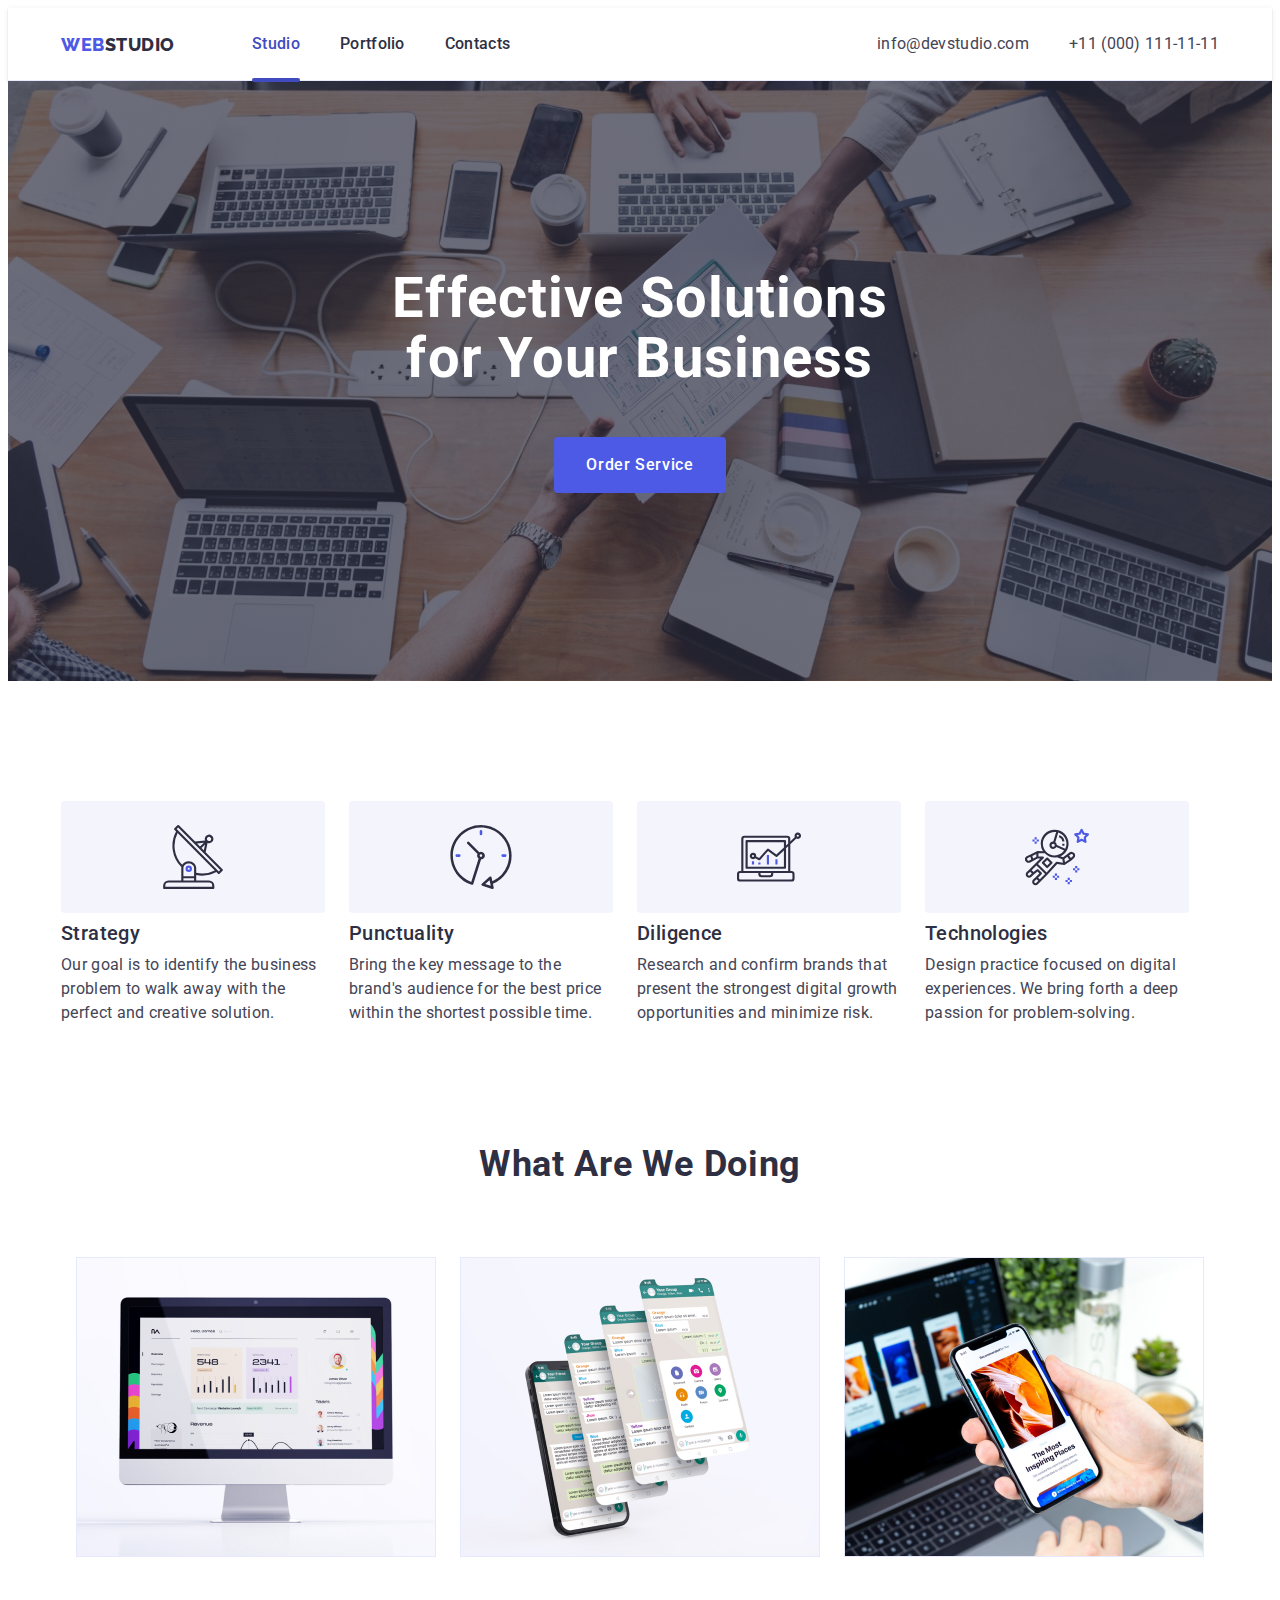
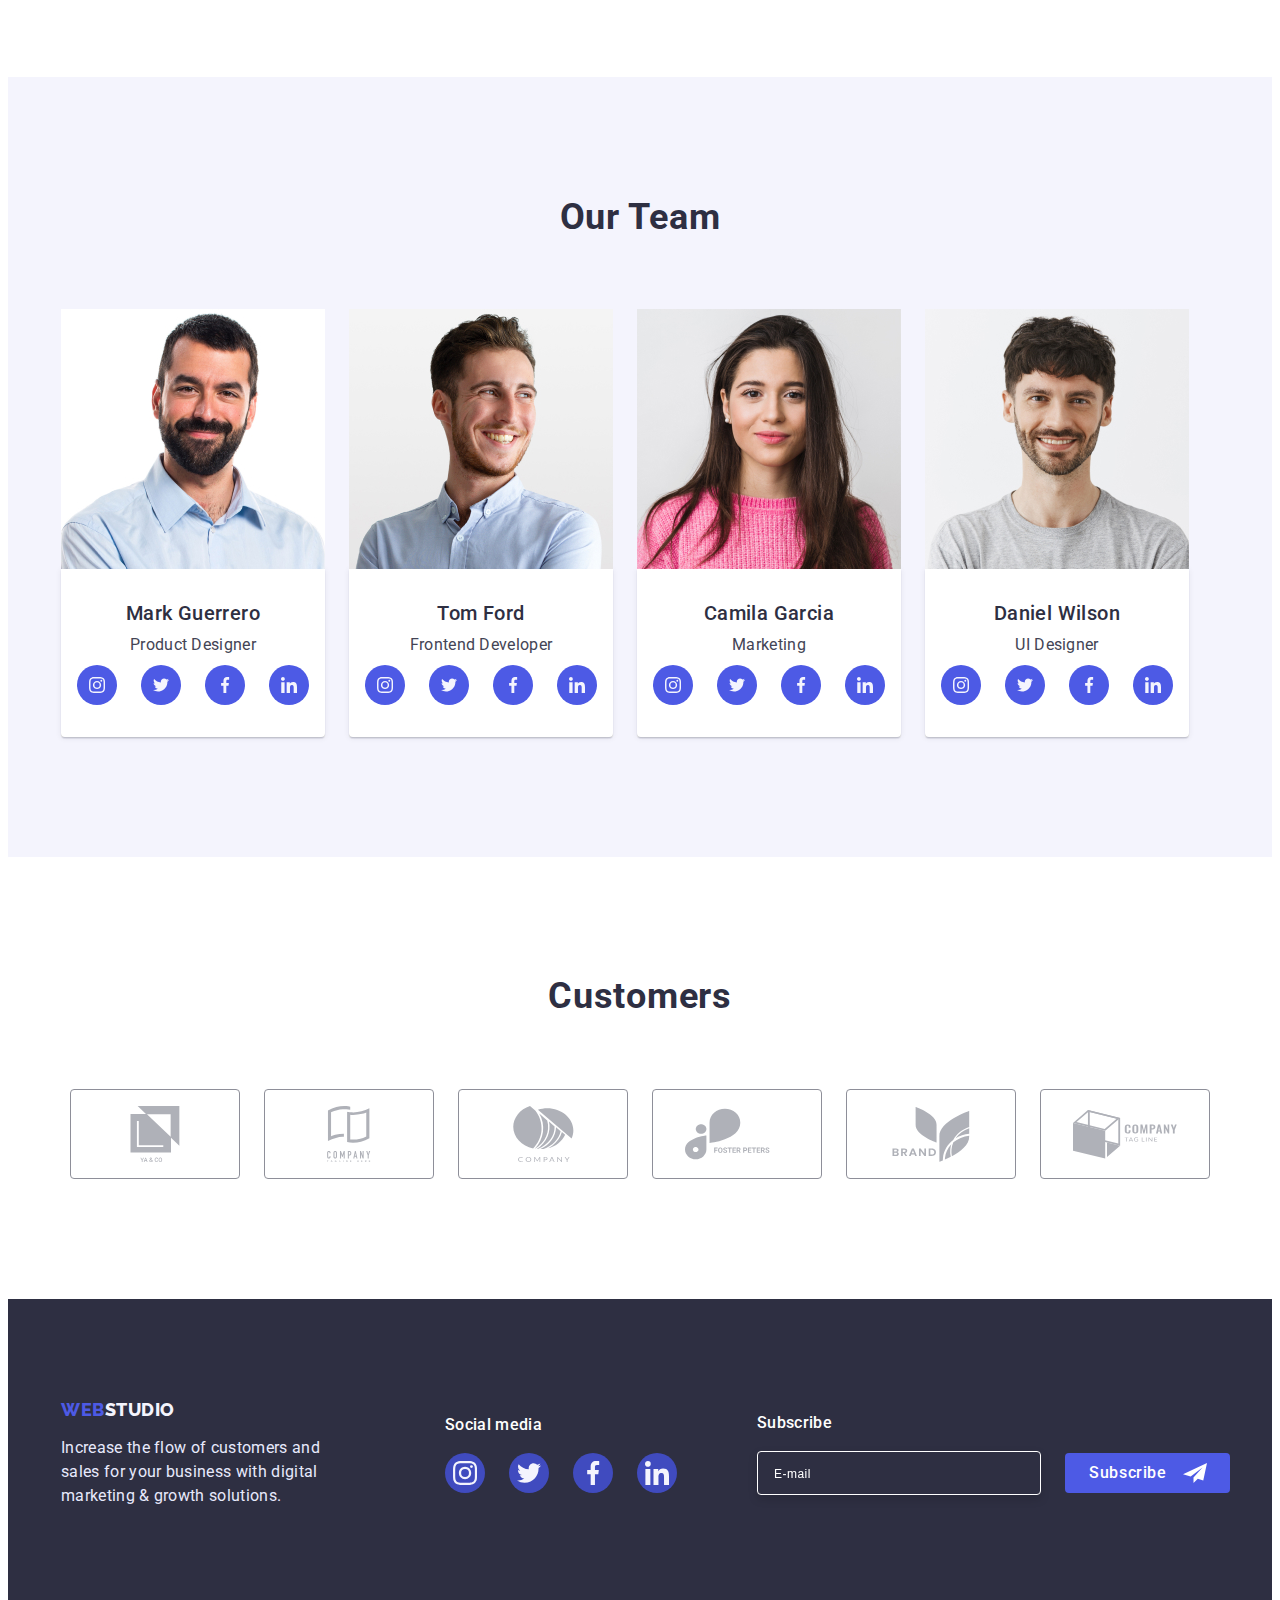
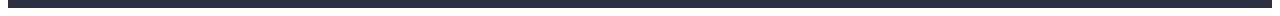
==== index.html @ c874d306 "Initial commit" ====
<!DOCTYPE html>
<html lang="en">

<head>
    <meta charset="UTF-8">
    <meta http-equiv="X-UA-Compatible" content="IE=edge">
    <meta name="viewport" content="width=device-width, initial-scale=1.0">
    <title>WebStudio</title>

    <link rel="stylesheet" href="https://cdnjs.cloudflare.com/ajax/libs/modern-normalize/1.1.0/modern-normalize.min.css"
        integrity="sha512-wpPYUAdjBVSE4KJnH1VR1HeZfpl1ub8YT/NKx4PuQ5NmX2tKuGu6U/JRp5y+Y8XG2tV+wKQpNHVUX03MfMFn9Q=="
        crossorigin="anonymous" referrerpolicy="no-referrer" />
    <link rel="preconnect" href="https://fonts.googleapis.com">
    <link rel="preconnect" href="https://fonts.gstatic.com" crossorigin>
    <link href="https://fonts.googleapis.com/css2?family=Raleway:wght@800&family=Roboto:wght@400;500;700&display=swap"
        rel="stylesheet">
    <link href="https://unpkg.com/aos@2.3.1/dist/aos.css" rel="stylesheet">
    <link rel="stylesheet" href="./css/styles.css">
</head>

<body>
    <!-- Шапка сайту. -->
    <header class="header">
        <div class="container header-container">
            <nav class="header-navigation"><!-- / слеш як силка, повернутись назад в <a href="/"> -->
                <a href="./index.html" class="logo-left link">
                    Web<span class="logo-right link">Studio</span>
                </a>
                <!--  Список елементів в якх є посилань -->
                <!-- header and links -->
                <ul class="header-list  list">
                    <li class="header-item">
                        <a class="nav-link link current" href="./index.html">Studio</a>
                    </li>
                    <li class="header-item">
                        <a class="nav-link link" href="./portfolio.html">Portfolio</a>
                    </li>
                    <li class="header-item">
                        <a class="nav-link link" href="">Contacts</a>
                    </li>
                </ul>
            </nav>

            <!-- Список контактів  -->

            <address class="header-adderess">
                <ul class="adrdress-list list">
                    <li class="header-item">
                        <a class="address-link mail link" href="mailto:info@devstudio.com">info@devstudio.com</a>
                    </li>
                    <li class="header-item">
                        <a class="address-link phone link" href="tel:+110001111111"> +11 (000) 111-11-11</a>
                    </li>
                </ul>
            </address>
        </div>
    </header>
    <!-- hero image -  головний абзац сторінки  -->
    <main>
        <section class="hero-list">
            <div class="container">
                <div class="hero-wrap">
                    <h1 class="hero-title">Effective Solutions for Your Business</h1>
                    <button type="button" class="button-hero" data-modal-open>Order Service</button>
                </div>
            </div>
        </section>


        <!------------------------------------------------------ section ABOUT  ------------------------------------------>
        <section class="about">
            <div class="container">
                <h2 hidden class="section-title">Description</h2>
                <ul class="about-list list">
                    <li class="text-list">
                        <div class="about-icon-design">
                            <svg class="about-icon" width="64px" height="64px">
                                <use href="./images/svg-photo/icons.svg#icon-antenna"></use>
                            </svg>
                        </div>
                        <h3 class="about-headline-item">Strategy</h3>
                        <p class="about-text-item">
                            Our goal is to identify the business
                            problem to walk away with the perfect and creative solution.
                        </p>

                    </li>
                    <li class="text-list">
                        <div class="about-icon-design">
                            <svg class="about-icon" width="64px" height="64px">
                                <use href="./images/svg-photo/icons.svg#icon-clock"></use>
                            </svg>
                        </div>
                        <h3 class="about-headline-item">Punctuality</h3>
                        <p class="about-text-item">
                            Bring the key message to the brand's audience for the best price
                            within
                            the
                            shortest possible
                            time.
                        </p>
                    </li>
                    <li class="text-list">
                        <div class="about-icon-design">
                            <svg class="about-icon" width="64px" height="64px">
                                <use href="./images/svg-photo/icons.svg#icon-diagram"></use>
                            </svg>
                        </div>
                        <h3 class="about-headline-item">Diligence</h3>
                        <p class="about-text-item">
                            Research and confirm brands that present the strongest digital growth
                            opportunities and minimize
                            risk.
                        </p>
                    </li>
                    <li class="text-list">
                        <div class="about-icon-design">
                            <svg class="about-icon" width="64px" height="64px">
                                <use href="./images/svg-photo/icons.svg#icon-astronaut"></use>
                            </svg>
                        </div>
                        <h3 class="about-headline-item">Technologies</h3>
                        <p class="about-text-item">
                            Design practice focused on digital experiences. We bring forth a deep
                            passion
                            for
                            problem-solving.
                        </p>
                    </li>
                </ul>
            </div>
        </section>
        <!---------------------------------------------------- section DOING -------------------------------------------->
        <section class="doing">
            <div class="container">
                <h2 class="doing-title">What are we doing</h2>
                <ul class="doing-list list">
                    <li class="doing-item">
                        <img src="./images/image1.jpg" alt="The first picture" width="360">
                    </li>
                    <li class="doing-item">
                        <img src="./images/image2.jpg" alt="The second picture" width="360">
                    </li>
                    <li class="doing-item">
                        <img src="./images/image3.jpg" alt="The third picture" width="360">
                    </li>
                </ul>
            </div>
        </section>

        <!------------------------------------------------------ section TEAM ------------------------------------------->
        <section class="team">
            <div class="container">
                <h2 class="team-title">Our Team</h2>
                <ul class="team-list list">
                    <li class="team-img">
                        <img src="./images/employee1.jpg" alt="Mark Guerrero" width="264">
                        <div class="team-wrap-item">
                            <h3 class="team-headline-item">Mark Guerrero</h3>
                            <p class="team-text-item">Product Designer</p>
                            <ul class="team-soc-list list">
                                <li class="team-soc-item">
                                    <a href="" class="team-soc-link link">
                                        <svg class="team-soc-icon" width="16px" height="16px">
                                            <use href="./images/svg-photo/icons.svg#icon-instagram"></use>
                                        </svg>
                                    </a>
                                </li>
                                <li class="team-soc-item">
                                    <a href="" class="team-soc-link link">
                                        <svg class="team-soc-icon" width="16px" height="16px">
                                            <use href="./images/svg-photo/icons.svg#icon-twitter"></use>
                                        </svg>
                                    </a>
                                </li>
                                <li class="team-soc-item">
                                    <a href="" class="team-soc-link link">
                                        <svg class="team-soc-icon" width="16px" height="16px">
                                            <use href="./images/svg-photo/icons.svg#icon-facebook"></use>
                                        </svg>
                                    </a>
                                </li>
                                <li class="team-soc-item">
                                    <a href="" class="team-soc-link link">
                                        <svg class="team-soc-icon" width="16px" height="16px">
                                            <use href="./images/svg-photo/icons.svg#icon-linkedin"></use>
                                        </svg>
                                    </a>
                                </li>
                            </ul>
                        </div>
                    </li>
                    <li class="team-img">
                        <img src="./images/employee2.jpg" alt="Anna Lee" width="264">
                        <div class="team-wrap-item">
                            <h3 class="team-headline-item">Tom Ford</h3>
                            <p class="team-text-item">Frontend Developer</p>
                            <ul class="team-soc-list list">
                                <li class="team-soc-item">
                                    <a href="" class="team-soc-link link">
                                        <svg class="team-soc-icon" width="16px" height="16px">
                                            <use href="./images/svg-photo/icons.svg#icon-instagram"></use>
                                        </svg>
                                    </a>
                                </li>
                                <li class="team-soc-item">
                                    <a href="" class="team-soc-link link">
                                        <svg class="team-soc-icon" width="16px" height="16px">
                                            <use href="./images/svg-photo/icons.svg#icon-twitter"></use>
                                        </svg>
                                    </a>
                                </li>
                                <li class="team-soc-item">
                                    <a href="" class="team-soc-link link">
                                        <svg class="team-soc-icon" width="16px" height="16px">
                                            <use href="./images/svg-photo/icons.svg#icon-facebook"></use>
                                        </svg>
                                    </a>
                                </li>
                                <li class="team-soc-item">
                                    <a href="" class="team-soc-link link">
                                        <svg class="team-soc-icon" width="16px" height="16px">
                                            <use href="./images/svg-photo/icons.svg#icon-linkedin"></use>
                                        </svg>
                                    </a>
                                </li>
                            </ul>
                        </div>
                    </li>
                    <li class="team-img">
                        <img src="./images/employee3.jpg" alt="John Smith" width="264">
                        <div class="team-wrap-item">
                            <h3 class="team-headline-item">Camila Garcia</h3>
                            <p class="team-text-item">Marketing</p>
                            <ul class="team-soc-list list">
                                <li class="team-soc-item">
                                    <a href="" class="team-soc-link link">
                                        <svg class="team-soc-icon" width="16px" height="16px">
                                            <use href="./images/svg-photo/icons.svg#icon-instagram"></use>
                                        </svg>
                                    </a>
                                </li>
                                <li class="team-soc-item">
                                    <a href="" class="team-soc-link link">
                                        <svg class="team-soc-icon" width="16px" height="16px">
                                            <use href="./images/svg-photo/icons.svg#icon-twitter"></use>
                                        </svg>
                                    </a>
                                </li>
                                <li class="team-soc-item">
                                    <a href="" class="team-soc-link link">
                                        <svg class="team-soc-icon" width="16px" height="16px">
                                            <use href="./images/svg-photo/icons.svg#icon-facebook"></use>
                                        </svg>
                                    </a>
                                </li>
                                <li class="team-soc-item">
                                    <a href="" class="team-soc-link link">
                                        <svg class="team-soc-icon" width="16px" height="16px">
                                            <use href="./images/svg-photo/icons.svg#icon-linkedin"></use>
                                        </svg>
                                    </a>
                                </li>
                            </ul>
                        </div>
                    </li>
                    <li class="team-img">
                        <img src="./images/employee4.jpg" alt="Sarah Johnson" width="264">
                        <div class="team-wrap-item">
                            <h3 class="team-headline-item">Daniel Wilson</h3>
                            <p class="team-text-item">UI Designer</p>
                            <ul class="team-soc-list list">
                                <li class="team-soc-item">
                                    <a href="" class="team-soc-link link">
                                        <svg class="team-soc-icon" width="16px" height="16px">
                                            <use href="./images/svg-photo/icons.svg#icon-instagram"></use>
                                        </svg>
                                    </a>
                                </li>
                                <li class="team-soc-item">
                                    <a href="" class="team-soc-link link">
                                        <svg class="team-soc-icon" width="16px" height="16px">
                                            <use href="./images/svg-photo/icons.svg#icon-twitter"></use>
                                        </svg>
                                    </a>
                                </li>
                                <li class="team-soc-item">
                                    <a href="" class="team-soc-link link">
                                        <svg class="team-soc-icon" width="16px" height="16px">
                                            <use href="./images/svg-photo/icons.svg#icon-facebook"></use>
                                        </svg>
                                    </a>
                                </li>
                                <li class="team-soc-item">
                                    <a href="" class="team-soc-link link">
                                        <svg class="team-soc-icon" width="16px" height="16px">
                                            <use href="./images/svg-photo/icons.svg#icon-linkedin"></use>
                                        </svg>
                                    </a>
                                </li>
                            </ul>
                        </div>
                    </li>
                </ul>
            </div>
        </section>
        <!----------------------------------------------------- Customers ------------------------------------------->
        <section class="customers">
            <div class="container">
                <h2 class="customers-title">Customers</h2>
                <ul class="customers-list list">
                    <li class="customers-item">
                        <div class="customers-hov-foc">
                            <a href="" class="customers-link link">
                                <svg class="customers-icon" width="104px" height="56px">
                                    <use href="./images/svg-photo/icons.svg#icon-yaco"></use>
                                </svg>
                            </a>
                        </div>
                    </li>
                    <li class="customers-item">
                        <a href="" class="customers-link link">
                            <svg class="customers-icon" width="104px" height="56px">
                                <use href="./images/svg-photo/icons.svg#icon-taglinehere"></use>
                            </svg>
                        </a>
                    </li>
                    <li class="customers-item">
                        <a href="" class="customers-link link">
                            <svg class="customers-icon" width="104px" height="56px">
                                <use href="./images/svg-photo/icons.svg#icon-company"></use>
                            </svg>
                        </a>
                    </li>
                    <li class="customers-item">
                        <a href="" class="customers-link link">
                            <svg class="customers-icon" width="104px" height="56px">
                                <use href="./images/svg-photo/icons.svg#icon-foster"></use>
                            </svg>
                        </a>
                    </li>
                    <li class="customers-item">
                        <a href="" class="customers-link link">
                            <svg class="customers-icon" width="104px" height="56px">
                                <use href="./images/svg-photo/icons.svg#icon-brand"></use>
                            </svg>
                        </a </li>
                    <li class="customers-item">
                        <a href="" class="customers-link link">
                            <svg class="customers-icon" width="104px" height="56px">
                                <use href="./images/svg-photo/icons.svg#icon-tagline"></use>
                            </svg>
                        </a>
                    </li>
                </ul>
                <div>
        </section>
    </main>
    <!----------------------------------------------------------- Footer ------------------------------------------->
    <footer class="footer-copyrigth">
        <div class="container footer-container">
            <div class="footer-logo">
                <a href="./index.html" class="logo-left link">
                    Web<span class="logo-right-footer link">Studio</span>
                </a>
                <p class="footer-text">Increase the flow of customers and sales for your business with digital
                    marketing
                    &
                    growth solutions.
                </p>
            </div>
            <div class="footer-soc">
                <p class="footer-title">Social media</p>
                <ul class="footer-soc-list list">
                    <li class="footer-soc-item">
                        <a href="" class="footer-soc-link link">
                            <svg class="footer-soc-icon" width="24px" height="24px">
                                <use href="./images/svg-photo/icons.svg#icon-instagram"></use>
                            </svg>
                        </a>
                    </li>
                    <li class="footer-soc-item">
                        <a href="" class="footer-soc-link link">
                            <svg class="footer-soc-icon" width="24px" height="24px">
                                <use href="./images/svg-photo/icons.svg#icon-twitter"></use>
                            </svg>
                        </a>
                    </li>
                    <li class="footer-soc-item">
                        <a href="" class="footer-soc-link link">
                            <svg class="footer-soc-icon" width="24px" height="24px">
                                <use href="./images/svg-photo/icons.svg#icon-facebook"></use>
                            </svg>
                        </a>
                    </li>
                    <li class="footer-soc-item">
                        <a href="" class="footer-soc-link link">
                            <svg class="footer-soc-icon" width="24px" height="24px">
                                <use href="./images/svg-photo/icons.svg#icon-linkedin"></use>
                            </svg>
                        </a>
                    </li>
                </ul>
            </div>
            <div class="Subscribe">
                <p class="footer-title-subscribe">Subscribe</p>
                <form class="footer-form">
                    <div class="footer-field">
                        <label for="footer-email"></label>
                        <div class="footer-wrap">
                            <input type="email" aria-label="email" name="footer-email" id="footer-email"
                                class="footer-input" placeholder="E-mail" required />
                        </div>
                    </div>
                    <div class="wrap-btn">
                        <button type="submit" class="footer-form-btn">
                            <span class="footer-plane">Subscribe
                                <svg class="plane" width="24" height="24">
                                    <use href="./images/svg-photo/icons.svg#icon-telegram"></use>
                                </svg>
                            </span>
                        </button>
                    </div>
                </form>
            </div>
        </div>
    </footer>

    <!---------------------------------------------------------------------------MODAL ------------------------------------------------------------------------>

    <div class="backdrop is-hidden" data-modal>
        <div class="modal">
            <button type="button" data-modal-close class="modal-close-btn">
                <svg width="8" height="8">
                    <use href="./images/svg-photo/icons.svg#icon-close-black-modal"></use>
                </svg>
            </button>
            <p class="modal-title">Leave your contacts and we will call you back</p>
            <form class="modal-form">
                <div class="modal-field">
                    <label for="user-name" class="input-text">Name</label>
                    <div class="input-wrap">
                        <input type="text" name="user-name" id="user-name" class="modal-input" placeholder="Enter name"
                            required />
                        <svg class="modal-icon" width="18" height="18">
                            <use href="./images/svg-photo/icons.svg#icon-person"></use>
                        </svg>
                    </div>
                </div>
                <div class="modal-field">
                    <label for="user-phone" class="input-text">Phone</label>
                    <div class="input-wrap">
                        <input type="tel" name="user-phone" id="user-phone" class="modal-input"
                            placeholder="Enter phone" required />
                        <svg class="modal-icon" width="18" height="24">
                            <use href="./images/svg-photo/icons.svg#icon-phone"></use>
                        </svg>
                    </div>
                </div>
                <div class="modal-field">
                    <label for="user-email" class="input-text">Email</label>
                    <div class="input-wrap">
                        <input type="email" name="user-email" id="user-email" class="modal-input"
                            placeholder="Enter email" required />
                        <svg class="modal-icon" width="18" height="24">
                            <use href="./images/svg-photo/icons.svg#icon-email"></use>
                        </svg>
                    </div>
                </div>
                <div class="modal-field">
                    <label for="user-text" class="input-text">Comment</label>
                    <textarea name="user-text" id="user-text" class="modal-textarea"
                        placeholder="Text input"></textarea>
                </div>
                <div class="modal-check">
                    <input type="checkbox" name="privacy" id="privacy" class="input-check hidden" value="true"
                        required />
                    <label for="privacy" class="check-text">
                        <span>
                            <svg class="check-icon" width="10" height="8">
                                <use href="./images/svg-photo/icons.svg#icon-Vector"></use>
                            </svg>
                        </span>
                        I accept the terms and conditions of the
                        <a class="check-link" href="">Privacy Policy</a></label>
                </div>
                <button type="submit" class="modal-form-btn">Send</button>
            </form>
        </div>
    </div>
    <script src="./js/modal.js "></script>

    <script src="https://unpkg.com/aos@2.3.1/dist/aos.js"></script>
    <script>
        AOS.init();
    </script>
</body>

</html>
---- css/styles.css ----
:root {
    --white-color: #FFFFFF;
    --color-navigation: #2E2F42;
    --logo-left: #4D5AE5;
    --logo-right: #2E2F42;
    --primary-text-color: #434455;
    --main-title-color: #ffffff;
    --background-color: #ffffff;
    --focus-hover: #404bbf;
    --btn-list-color: #ffffff;
    --btn-list-background: #404bbf;
    --background-title-color: #2e2f42;
    --icon-background-about: #F4F4FD;
    --footer-soc-color: #525252;
    --transition: 250ms cubic-bezier(0.4, 0, 0.2, 1);
}

p,
h1,
h2,
h3,
h4,
h5,
h6 {
    margin: 0;
}

ul {
    margin: 0;
    padding-left: 0;
}

button {
    cursor: pointer;
}

address {
    font-style: normal;
}

img {
    display: block;
}

body {
    font-family: "Roboto", sans-serif;
    color: var(--primary-text-color);
    background-color: var(--background-color);
}



/* ------------------------------------------------------------скидання---------------------------------------- */

.container {
    width: 1158px;
    padding-left: 15px;
    padding-right: 15px;
    margin: 0 auto;
}

.link {
    text-decoration: none;
}

.list {
    list-style: none;
}

/*------------------------------------------------------------- header----------------------------------------- */
.header {
    border-bottom: 1px solid #e7e9fc;
    border-top: transparent;
    padding: 24px 0px;
    box-shadow: 0px 2px 1px rgba(46, 47, 66, 0.08),
        0px 1px 1px rgba(46, 47, 66, 0.16), 0px 1px 6px rgba(46, 47, 66, 0.08);
}

/*-------------------------------------------------------- logo------------------------------------------------ */
.logo-left {
    font-family: "Raleway", sans-serif;
    font-style: normal;
    font-weight: 800;
    font-size: 18px;
    line-height: 1.17;
    letter-spacing: 0.03em;
    text-transform: uppercase;
    color: var(--logo-left);
    box-sizing: content-box;
    width: 115px;
    margin-right: 76px;
}

.logo-right {
    color: var(--logo-right);
    margin-right: 75px;
}

/* navigation */

.header-navigation {
    display: flex;
    align-items: center;
    margin-right: auto;
}

.header-list {
    display: flex;
    gap: 40px;
}

.header-container {
    display: flex;
}

.nav-link {
    font-weight: 500;
    font-size: 16px;
    line-height: 1.5;
    letter-spacing: 0.02em;
    color: var(--color-navigation);
    text-decoration: none;
    transition: color var(--transition)
}

.nav-link:is(:hover, :focus) {
    color: var(--focus-hover);
}

.current {
    position: relative;
    color: var(--focus-hover);
}

.current::after {
    content: "";
    display: block;
    position: absolute;
    width: 100%;
    height: 4px;
    left: 0;
    top: 44px;
    background-color: var(--focus-hover);
    border-radius: 2px;
}

/*--------------------------------------------- address header --------------------------------------------------*/

.header-adderess {}

.address-link {
    font-family: 'Roboto';
    font-style: normal;
    font-weight: 400;
    font-size: 16px;
    line-height: 24px;
    letter-spacing: 0.02em;
    color: var(--color-addres-link);
    text-decoration: none;
    transition: color var(--transition);
}

.address-link:is(:hover, :focus) {
    color: var(--focus-hover);
}

.adrdress-list {
    display: flex;
    align-items: center;
}

.mail {
    margin-right: 40px;
}

.phone {
    width: 150px;
}


/**------------------------------------------------ HERO-SECTION -------------------------------------------------*/


.hero-list {
    display: flex;
    background-color: var(--background-title-color);
    align-items: center;
    background-color: #7e8291;
    background-image: linear-gradient(rgba(46, 47, 66, 0.7), rgba(46, 47, 66, 0.7)), url(../images/hero-bg-min.jpg);
    background-repeat: no-repeat;
    background-position: center;
    background-size: cover;
    padding: 188px 0;
    max-width: 1440px;
    margin: 0 auto;
}

.hero-title {
    font-weight: 700;
    font-size: 56px;
    line-height: 1.07;
    text-align: center;
    letter-spacing: 0.02em;
    color: var(--main-title-color);
    width: 496px;
    margin: 0 auto;
}

.button-hero {
    font-family: "Roboto", sans-serif;
    font-style: normal;
    font-weight: 500;
    font-size: 16px;
    line-height: 1.5;
    letter-spacing: 0.04em;
    color: var(--main-title-color);
    background-color: #4d5ae5;
    cursor: pointer;
    border-radius: 4px;
    border: none;
    margin: 0 auto;
    display: flex;
    padding: 16px 32px;
    margin-top: 48px;
    transition: background-color var(--transition)
}

.button-hero:is(:focus, :hover) {
    background-color: var(--focus-hover);

}


/** ---------------------------------------------------ABOUT SECTION-------------------------------------------- */

.about {
    padding-top: 120px;
    padding-bottom: 120px;
}



.about-icon-design {
    width: 264px;
    height: 112px;
    background-color: var(--icon-background-about);
    border-radius: 4px;
    display: flex;
    align-items: center;
    justify-content: center;
    margin-bottom: 8px;
}

.section-title {
    font-weight: 500;
    font-size: 20px;
    line-height: 1.2;
    letter-spacing: 0.02em;
    color: #2e2f42;
}

.about-list {
    display: flex;
    align-items: center;
    gap: 24px;
}

.text-list {
    width: 264px;
}

.about-headline-item {
    font-weight: 500;
    font-size: 20px;
    line-height: 1.2;
    letter-spacing: 0.02em;
    margin-bottom: 8px;
    color: var(--background-title-color);
}

.about-text-item {
    font-weight: 400;
    font-size: 16px;
    line-height: 1.5;
    letter-spacing: 0.02em;
    color: var(--primary-text-color);
}

/** -------------------------------------------------------DO SECTION------------------------------------------ */
.doing {
    padding-bottom: 120px;
}

.doing-title {
    font-weight: 700;
    font-size: 36px;
    line-height: 1.11;
    text-align: center;
    letter-spacing: 0.02em;
    text-transform: capitalize;
    color: var(--background-title-color);
    margin-bottom: 72px;
}

.doing-list {
    display: flex;
    flex-wrap: wrap;
    gap: 24px;
    align-items: center;
    justify-content: center;
}

.doing-item {}

/*------------------------------------------------------------ TEAM SECTION ------------------------------------------------------------------*/
.team {
    padding-bottom: 120px;
    padding-top: 120px;
    background-color: #F4F4FD;
}

.team-title {
    margin-bottom: 72px;
    font-weight: 700;
    font-size: 36px;
    line-height: 40px;
    text-align: center;
    letter-spacing: 0.02em;
    text-transform: capitalize;
    color: var(--background-title-color);
}

.team-list {
    display: flex;
    align-items: center;
    gap: 24px;
}

.team-img {
    background-color: #FFFFFF;
}

.team-headline-item {
    font-weight: 500;
    font-size: 20px;
    line-height: 24px;
    text-align: center;
    letter-spacing: 0.02em;
    margin-bottom: 8px;
    color: var(--background-title-color);
}

.team-text-item {
    font-weight: 400;
    font-size: 16px;
    line-height: 24px;
    text-align: center;
    letter-spacing: 0.02em;
    color: var(--primary-text-color);
    margin-bottom: 8px;
}

.team-wrap-item {
    padding-top: 32px;
    padding-left: 16px;
    padding-bottom: 32px;
    padding-right: 16px;
    box-shadow: 0px 1px 6px rgba(46, 47, 66, 0.08),
        0px 1px 1px rgba(46, 47, 66, 0.16), 0px 2px 1px rgba(46, 47, 66, 0.08);
    border-radius: 0px 0px 4px 4px;
}

.team-soc-list {
    display: flex;
    justify-content: center;
    gap: 24px;
}

.team-soc-item {
    width: 40px;
    height: 40px;
}

.team-soc-link {
    width: 100%;
    height: 100%;
    border-radius: 50%;
    background-color: var(--logo-left);
    display: inline-block;
    display: flex;
    align-items: center;
    justify-content: center;
    transition: background-color var(--transition), fill var(--transition);
}

.team-soc-icon {
    fill: var(--background-color);
}

.team-soc-link:hover,
.team-soc-link:focus {
    background-color: #404BBF;
}

/* ---------------------------------------------------------CUSTOMERS SECTION-------------------------------------------- */
.customers {
    display: flex;
    align-items: center;
    padding-top: 120px;
    padding-bottom: 120px;
}

.customers-title {
    font-weight: 700;
    font-size: 36px;
    line-height: 1.11;
    text-align: center;
    letter-spacing: 0.02em;
    text-transform: capitalize;
    color: var(--background-title-color);
    margin-bottom: 72px;
}

.customers-list {
    display: flex;
    justify-content: center;
    gap: 24px;
}

.customers-item {}

.customers-link {
    width: 168px;
    height: 88px;
    display: flex;
    justify-content: center;
    align-items: center;
    border: 1px solid #8E8F99;
    border-radius: 4px;
    fill: #afb1b8;
    transition: fill var(--transition), border var(--transition);
}

.customers-link:hover,
.customers-link:focus {
    border-color: var(--focus-hover);
    fill: var(--focus-hover);
}

.customers-icon {
    display: flex;
    justify-content: center;
    align-items: center;
    margin: 0 auto;
}


/*----------------------------------------------------------------- FOOTER SECTION-------------------------------------------------------------------- */
.footer-copyrigth {
    padding-bottom: 100px;
    padding-top: 100px;
    background: #2E2F42;
}

.logo-left {
    font-family: 'Raleway';
    font-style: normal;
    font-weight: 800;
    font-size: 18px;
    line-height: 21px;
    display: flex;
    align-items: center;
    letter-spacing: 0.03em;
    text-transform: uppercase;
    color: #4D5AE5;
}

.logo-right-footer {
    font-family: 'Raleway';
    font-style: normal;
    font-weight: 800;
    font-size: 18px;
    line-height: 21px;
    display: flex;
    align-items: center;
    letter-spacing: 0.03em;
    text-transform: uppercase;
    color: #F4F4FD;
}

.footer-text {
    font-weight: 400;
    font-size: 16px;
    line-height: 1.5;
    letter-spacing: 0.02em;
    color: #E7E9FC;
    margin-top: 16px;
    width: 264px;
}

.footer-soc {
    padding-left: 120px;
}

.footer-from {}

.footer-container {
    display: flex;
    align-items: center;
}

.footer-title {
    font-style: normal;
    font-weight: 500;
    font-size: 16px;
    line-height: calc(24 / 16);
    letter-spacing: 0.02em;
    color: #FFFFFF;
}

.footer-title-subscribe {
    font-style: normal;
    font-weight: 500;
    font-size: 16px;
    line-height: calc(24 / 16);
    letter-spacing: 0.02em;
    color: #FFFFFF;
    margin-bottom: 16px;
}

.footer-soc-list {
    display: flex;
    justify-content: center;
    gap: 24px;
}

.footer-soc-item {
    width: 40px;
    height: 40px;
    margin-top: 16px;
}

.footer-soc-link {
    width: 100%;
    height: 100%;
    border-radius: 50%;
    background-color: var(--focus-hover);
    display: inline-block;
    display: flex;
    align-items: center;
    justify-content: center;
    transition: background-color var(--transition);
}

.footer-soc-icon {
    fill: var(--background-color);
}

.footer-soc-link:hover,
.footer-soc-link:focus {
    background: #31D0AA;
}

/*------------------------------------------------------------ PORTFOLIO PAGE ----------------------------------------- */
.section-portfolio {
    background-color: var(--background-color);
    padding-bottom: 120px;
    padding-top: 96px;
}

.portfolio-btn-list {
    display: flex;
    gap: 24px;
    flex-direction: row;
    justify-content: center;
    align-items: center;
    margin-bottom: 72px;
}


.portfolio-list {
    display: flex;
    flex-wrap: wrap;
    gap: 48px 24px;
}

.portfolio-item {
    width: calc((100% - 48px) / 3);
}

.portfolio-link {
    display: block;
}

.portfolio-link:hover .portfolio-cover-text {
    transform: translate(0);
}

.portfolio-cover-wrap {
    position: relative;
    overflow: hidden;
}

.portfolio-cover-text {
    position: absolute;
    top: 0;
    font-style: normal;
    font-weight: 400;
    font-size: 16px;
    line-height: calc(24 / 16);
    letter-spacing: 0.02em;
    color: #ffffff;
    background: #4D5AE5;
    background-color: rgba(12, 28, 211, 0.5);
    padding: 40px 32px 164px;
    height: 100%;
    transform: translateY(100%);
    transition: transform var(--transition);
}

.portfolio-subject {
    font-weight: 500;
    font-size: 20px;
    line-height: 24px;
    letter-spacing: 0.02em;
    color: var(--background-title-color);
    margin-bottom: 8px;
}

.text-item {
    font-weight: 400;
    font-size: 16px;
    line-height: 24px;
    letter-spacing: 0.02em;
    color: var(--primary-text-color);
}

.portfolio-wrap {
    padding-top: 32px;
    padding-left: 16px;
    padding-bottom: 32px;
    padding-right: 16px;
    border: 1px solid #e7e9fc;
    border-top: transparent;
}

.box-shadow:hover,
.box-shadow:focus {
    box-shadow: 0px 2px 1px rgba(46, 47, 66, 0.08),
        0px 1px 1px rgba(46, 47, 66, 0.16), 0px 1px 6px rgba(46, 47, 66, 0.08);
    box-shadow: 0px 1px 6px rgba(37, 38, 51, 0.08),
        0px 1px 1px rgba(46, 47, 66, 0.16), 0px 2px 1px rgba(46, 47, 66, 0.08);
}

.Subscribe {
    margin-left: 80px;
}

.footer-form {
    display: flex;
    justify-content: center;
    align-items: center;
}

.footer-input {
    width: 264px;
    height: 40px;
    border: 1px solid #FFFFFF;
    filter: drop-shadow(0px 4px 4px rgba(0, 0, 0, 0.15));
    border-radius: 4px;
    background-color: #2e2f42;
    color: #FFFFFF;
    margin-right: 24px;
    padding-left: 16px;
}

.footer-input::placeholder {
    font-weight: 400;
    font-size: 12px;
    line-height: 2;
    display: flex;
    align-items: center;
    letter-spacing: 0.04em;
    color: #FFFFFF;
}

.footer-input:focus {
    outline: none;
}

.wrap-btn {
    display: flex;
    justify-content: center;
    align-items: center;
}

.footer-form-btn {
    display: flex;
    width: 165px;
    height: 40px;
    background-color: #4d5ae5;
    border-radius: 4px;
    font-family: "Roboto";
    font-style: normal;
    font-weight: 500;
    font-size: 16px;
    line-height: 1.5;
    align-items: center;
    text-align: center;
    letter-spacing: 0.04em;
    color: #FFFFFF;
    cursor: pointer;
    border: none;
    margin: 0 auto;
    padding: 8px 24px;
    transition: background-color var(--transition);
}

.plane {
    position: absolute;
    fill: #FFFFFF;
    margin-left: 16px;
}

.footer-form-btn:hover,
.footer-form-btn:focus {
    background-color: var(--focus-hover);
}


/*------------------------------------------------------- SECTION BUTTON----------------------------------------- */

.btn-list {
    font-family: "Roboto", sans-serif;
    font-weight: 500;
    font-size: 16px;
    line-height: 1.5;
    letter-spacing: 0.04em;
    color: #4D5AE5;
    background-color: #F4F4FD;
    cursor: pointer;
    border: 1px solid #E7E9FC;
    border-radius: 4px;
    padding: 12px 24px;
    transition: border var(--transition), border-radius var(--transition), background-color var(--transition), color var(--transition);
}

.btn-list:is(:hover, :focus) {
    color: var(--btn-list-color);
    background-color: var(--btn-list-background);
    box-shadow: 0px 2px 1px rgba(46, 47, 66, 0.08),
        0px 1px 1px rgba(46, 47, 66, 0.16), 0px 1px 6px rgba(46, 47, 66, 0.08);
    border: var(--focus-hover);
}

/* -----------------------------------------------------------MODAl--------------------------------------------- */
.backdrop {
    position: fixed;
    top: 0;
    width: 100%;
    height: 100%;
    background: rgba(46, 47, 66, 0.4);
    transition: var(--transition)
}

.is-hidden {
    opacity: 0;
    visibility: hidden;
    pointer-events: none;
}

.modal {
    width: 408px;
    min-height: 576px;
    background-color: #ffffff;
    border-radius: 5px;
    position: absolute;
    top: 50%;
    left: 50%;
    transform: translate(-50%, -50%) scale(1) rotate(0);
    transition: transform var(--transition);
    padding: 20px;
}

.backdrop.is-hidden .modal {
    transform: translate(-50%, -50%) scaleY(0) rotate(-180deg);
}

.modal-close-btn {
    width: 24px;
    height: 24px;
    border: 1px solid #999999;
    background-color: transparent;
    border-radius: 50%;
    display: flex;
    justify-content: center;
    align-items: center;
    margin-left: auto;
    fill: var(--color-navigation);
}

.modal-close-btn:is(:hover, :focus) {
    background-color: var(--focus-hover);
    fill: var(--main-title-color);
}


.modal-title {
    font-weight: 500;
    font-size: 16px;
    line-height: 1.5;
    text-align: center;
    letter-spacing: 0.02em;
    color: var(--sekond-title-color);
    margin-top: 24px;
    margin-bottom: 16px;
}

.input-wrap {
    position: relative;
    padding-left: 10px;
}

.modal-input {
    width: 100%;
    height: 40px;
    border-radius: 4px;
    border: 1px solid rgba(46, 47, 66, 0.4);
    padding-left: 32px;
    outline: transparent;
    transition: border-color var(--transition);
}

.modal-input:focus {
    border-color: #4d5ae5;
}

.modal-input:focus+.modal-icon {
    fill: #4d5ae5;
}

.modal-icon {
    position: absolute;
    left: 16px;
    top: 50%;
    transform: translateY(-50%);
    transition: fill var(--transition);
}

.modal-input::placeholder {
    font-weight: 400;
    font-size: 12px;
    line-height: 1.17;
    letter-spacing: 0.04em;
    color: rgba(46, 47, 66, 0.4);
    padding-left: 4px;
}

.modal-field {
    margin-bottom: 8px;
}

.input-text {
    display: inline-block;
    font-weight: 400;
    font-size: 12px;
    line-height: 1.17;
    letter-spacing: 0.01em;
    color: #8e8f99;
    margin-bottom: 4px;
}

.modal-textarea {
    display: block;
    width: 100%;
    height: 120px;
    border-radius: 4px;
    border: 1px solid rgba(46, 47, 66, 0.4);
    padding-top: 8px;
    padding-left: 16px;
    outline: transparent;
    transition: border-color var(--transition);
    resize: none;
}

.modal-textarea:focus {
    border-color: #4d5ae5;
}

.modal-textarea::placeholder {
    font-weight: 400;
    font-size: 12px;
    line-height: 1.17;
    letter-spacing: 0.04em;
    color: rgba(46, 47, 66, 0.4);
}

.modal-check {
    margin-bottom: 24px;
}

.hidden {
    position: absolute;
    width: 1px;
    height: 1px;
    margin: -1px;
    border: 0;
    padding: 0;
    white-space: nowrap;
    clip-path: inset(100%);
    clip: rect(0 0 0 0);
    overflow: hidden;
}

.check-text {
    display: flex;
    font-weight: 400;
    font-size: 12px;
    line-height: 1.17;
    letter-spacing: 0.04em;
    color: #8e8f99;
    align-items: center;
}

.check-text span {
    width: 16px;
    height: 16px;
    border: 1px solid rgba(46, 47, 66, 0.4);
    border-radius: 2px;
    margin-right: 8px;
    display: flex;
    align-items: center;
    justify-content: center;
    fill: transparent;
    transition: border-color var(--transition), border var(--transition),
        fill var(--transition);
}

.input-check:checked+.check-text span {
    background-color: var(--focus-hover);
    border: 1px solid var(--focus-hover);
    fill: #f4f4fd;
}

/* .input-check:focus+.check-text span {
    background-color: var(--focus-hover);
} */

.check-link {
    font-weight: 400;
    font-size: 12px;
    line-height: 1.33;
    letter-spacing: 0.04em;
    color: #4d5ae5;
    margin-left: 4px;
    text-decoration-line: underline;
}

.modal-form-btn {
    display: flex;
    width: 169px;
    height: 56px;
    background-color: #4d5ae5;
    box-shadow: 0px 4px 4px rgba(0, 0, 0, 0.15);
    border-radius: 4px;
    padding: 16px 32px;
    font-weight: 500;
    font-size: 16px;
    line-height: 1.5;
    align-self: center;
    justify-content: center;
    letter-spacing: 0.04em;
    color: #FFFFFF;
    cursor: pointer;
    border: none;
    margin: 0 auto;
    transition: background-color var(--transition);
}

.modal-form-btn:hover,
.modal-form-btn:focus {
    background-color: var(--focus-hover);
}
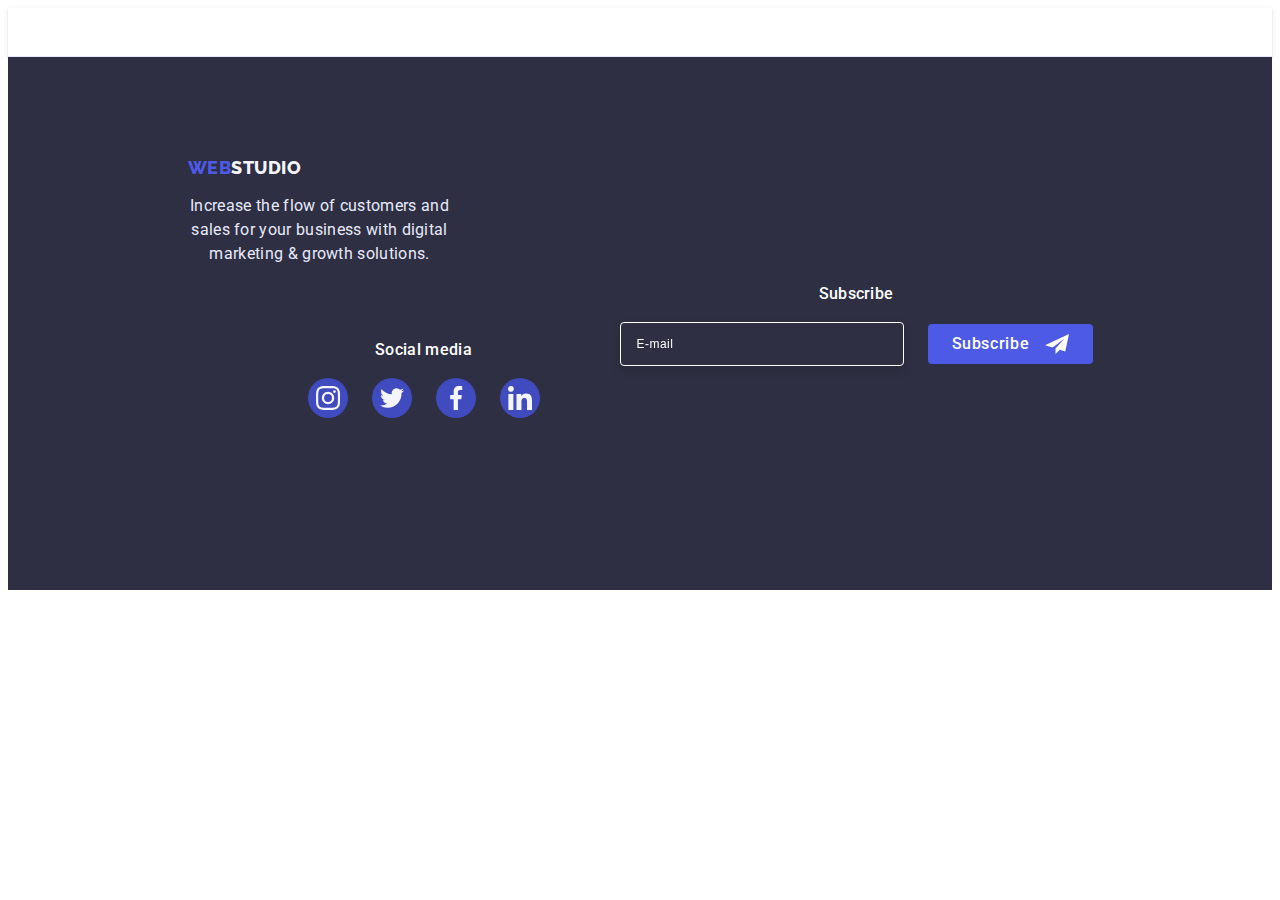
==== commit 40b73e65: "team and customers complet" ====
--- a/index.html
+++ b/index.html
@@ -15,19 +15,20 @@
     <link href="https://fonts.googleapis.com/css2?family=Raleway:wght@800&family=Roboto:wght@400;500;700&display=swap"
         rel="stylesheet">
     <link href="https://unpkg.com/aos@2.3.1/dist/aos.css" rel="stylesheet">
-    <link rel="stylesheet" href="./css/styles.css">
+    <link rel="stylesheet" href="./css/styles.css" />
+    <link rel="stylesheet" href="./css/media.css" />
 </head>
 
 <body>
     <!-- Шапка сайту. -->
     <header class="header">
-        <div class="container header-container">
-            <nav class="header-navigation"><!-- / слеш як силка, повернутись назад в <a href="/"> -->
+        <!-- <div class="container header-container">
+            <nav class="header-navigation">
                 <a href="./index.html" class="logo-left link">
                     Web<span class="logo-right link">Studio</span>
                 </a>
-                <!--  Список елементів в якх є посилань -->
-                <!-- header and links -->
+              
+               
                 <ul class="header-list  list">
                     <li class="header-item">
                         <a class="nav-link link current" href="./index.html">Studio</a>
@@ -41,7 +42,7 @@
                 </ul>
             </nav>
 
-            <!-- Список контактів  -->
+           
 
             <address class="header-adderess">
                 <ul class="adrdress-list list">
@@ -53,22 +54,22 @@
                     </li>
                 </ul>
             </address>
-        </div>
+        </div> -->
     </header>
     <!-- hero image -  головний абзац сторінки  -->
     <main>
-        <section class="hero-list">
+        <!-- <section class="hero-list">
             <div class="container">
                 <div class="hero-wrap">
                     <h1 class="hero-title">Effective Solutions for Your Business</h1>
                     <button type="button" class="button-hero" data-modal-open>Order Service</button>
                 </div>
             </div>
-        </section>
+        </section> -->
 
 
         <!------------------------------------------------------ section ABOUT  ------------------------------------------>
-        <section class="about">
+        <!-- <section class="about">
             <div class="container">
                 <h2 hidden class="section-title">Description</h2>
                 <ul class="about-list list">
@@ -129,9 +130,9 @@
                     </li>
                 </ul>
             </div>
-        </section>
+        </section> -->
         <!---------------------------------------------------- section DOING -------------------------------------------->
-        <section class="doing">
+        <!-- <section class="doing">
             <div class="container">
                 <h2 class="doing-title">What are we doing</h2>
                 <ul class="doing-list list">
@@ -146,14 +147,14 @@
                     </li>
                 </ul>
             </div>
-        </section>
+        </section> -->
 
         <!------------------------------------------------------ section TEAM ------------------------------------------->
-        <section class="team">
+        <!-- <section class="team">
             <div class="container">
                 <h2 class="team-title">Our Team</h2>
                 <ul class="team-list list">
-                    <li class="team-img">
+                    <li class="team-img-item">
                         <img src="./images/employee1.jpg" alt="Mark Guerrero" width="264">
                         <div class="team-wrap-item">
                             <h3 class="team-headline-item">Mark Guerrero</h3>
@@ -190,7 +191,7 @@
                             </ul>
                         </div>
                     </li>
-                    <li class="team-img">
+                    <li class="team-img-item">
                         <img src="./images/employee2.jpg" alt="Anna Lee" width="264">
                         <div class="team-wrap-item">
                             <h3 class="team-headline-item">Tom Ford</h3>
@@ -227,7 +228,7 @@
                             </ul>
                         </div>
                     </li>
-                    <li class="team-img">
+                    <li class="team-img-item">
                         <img src="./images/employee3.jpg" alt="John Smith" width="264">
                         <div class="team-wrap-item">
                             <h3 class="team-headline-item">Camila Garcia</h3>
@@ -264,7 +265,7 @@
                             </ul>
                         </div>
                     </li>
-                    <li class="team-img">
+                    <li class="team-img-item">
                         <img src="./images/employee4.jpg" alt="Sarah Johnson" width="264">
                         <div class="team-wrap-item">
                             <h3 class="team-headline-item">Daniel Wilson</h3>
@@ -303,20 +304,18 @@
                     </li>
                 </ul>
             </div>
-        </section>
+        </section> -->
         <!----------------------------------------------------- Customers ------------------------------------------->
-        <section class="customers">
+        <!-- <section class="customers">
             <div class="container">
                 <h2 class="customers-title">Customers</h2>
                 <ul class="customers-list list">
                     <li class="customers-item">
-                        <div class="customers-hov-foc">
-                            <a href="" class="customers-link link">
-                                <svg class="customers-icon" width="104px" height="56px">
-                                    <use href="./images/svg-photo/icons.svg#icon-yaco"></use>
-                                </svg>
-                            </a>
-                        </div>
+                        <a href="" class="customers-link link">
+                            <svg class="customers-icon" width="104px" height="56px">
+                                <use href="./images/svg-photo/icons.svg#icon-yaco"></use>
+                            </svg>
+                        </a>
                     </li>
                     <li class="customers-item">
                         <a href="" class="customers-link link">
@@ -354,53 +353,55 @@
                     </li>
                 </ul>
                 <div>
-        </section>
+        </section> -->
     </main>
     <!----------------------------------------------------------- Footer ------------------------------------------->
     <footer class="footer-copyrigth">
-        <div class="container footer-container">
-            <div class="footer-logo">
-                <a href="./index.html" class="logo-left link">
-                    Web<span class="logo-right-footer link">Studio</span>
-                </a>
-                <p class="footer-text">Increase the flow of customers and sales for your business with digital
-                    marketing
-                    &
-                    growth solutions.
-                </p>
-            </div>
-            <div class="footer-soc">
-                <p class="footer-title">Social media</p>
-                <ul class="footer-soc-list list">
-                    <li class="footer-soc-item">
-                        <a href="" class="footer-soc-link link">
-                            <svg class="footer-soc-icon" width="24px" height="24px">
-                                <use href="./images/svg-photo/icons.svg#icon-instagram"></use>
-                            </svg>
-                        </a>
-                    </li>
-                    <li class="footer-soc-item">
-                        <a href="" class="footer-soc-link link">
-                            <svg class="footer-soc-icon" width="24px" height="24px">
-                                <use href="./images/svg-photo/icons.svg#icon-twitter"></use>
-                            </svg>
-                        </a>
-                    </li>
-                    <li class="footer-soc-item">
-                        <a href="" class="footer-soc-link link">
-                            <svg class="footer-soc-icon" width="24px" height="24px">
-                                <use href="./images/svg-photo/icons.svg#icon-facebook"></use>
-                            </svg>
-                        </a>
-                    </li>
-                    <li class="footer-soc-item">
-                        <a href="" class="footer-soc-link link">
-                            <svg class="footer-soc-icon" width="24px" height="24px">
-                                <use href="./images/svg-photo/icons.svg#icon-linkedin"></use>
-                            </svg>
-                        </a>
-                    </li>
-                </ul>
+        <div class="container footer-wrap">
+            <div class="footer-container">
+                <div class="footer-logo">
+                    <a href="./index.html" class="logo-left link">
+                        Web<span class="logo-right-footer link">Studio</span>
+                    </a>
+                    <p class="footer-text">Increase the flow of customers and sales for your business with digital
+                        marketing
+                        &
+                        growth solutions.
+                    </p>
+                </div>
+                <div class="footer-soc">
+                    <p class="footer-title">Social media</p>
+                    <ul class="footer-soc-list list">
+                        <li class="footer-soc-item">
+                            <a href="" class="footer-soc-link link">
+                                <svg class="footer-soc-icon" width="24px" height="24px">
+                                    <use href="./images/svg-photo/icons.svg#icon-instagram"></use>
+                                </svg>
+                            </a>
+                        </li>
+                        <li class="footer-soc-item">
+                            <a href="" class="footer-soc-link link">
+                                <svg class="footer-soc-icon" width="24px" height="24px">
+                                    <use href="./images/svg-photo/icons.svg#icon-twitter"></use>
+                                </svg>
+                            </a>
+                        </li>
+                        <li class="footer-soc-item">
+                            <a href="" class="footer-soc-link link">
+                                <svg class="footer-soc-icon" width="24px" height="24px">
+                                    <use href="./images/svg-photo/icons.svg#icon-facebook"></use>
+                                </svg>
+                            </a>
+                        </li>
+                        <li class="footer-soc-item">
+                            <a href="" class="footer-soc-link link">
+                                <svg class="footer-soc-icon" width="24px" height="24px">
+                                    <use href="./images/svg-photo/icons.svg#icon-linkedin"></use>
+                                </svg>
+                            </a>
+                        </li>
+                    </ul>
+                </div>
             </div>
             <div class="Subscribe">
                 <p class="footer-title-subscribe">Subscribe</p>
--- a/css/styles.css
+++ b/css/styles.css
@@ -40,6 +40,9 @@
 
 img {
     display: block;
+    max-width: 100%;
+    height: auto;
+    width: 100%;
 }
 
 body {
@@ -53,7 +56,7 @@
 /* ------------------------------------------------------------скидання---------------------------------------- */
 
 .container {
-    width: 1158px;
+    width: 100%;
     padding-left: 15px;
     padding-right: 15px;
     margin: 0 auto;
@@ -314,8 +317,8 @@
 
 /*------------------------------------------------------------ TEAM SECTION ------------------------------------------------------------------*/
 .team {
-    padding-bottom: 120px;
-    padding-top: 120px;
+    padding-bottom: 96px;
+    padding-top: 96px;
     background-color: #F4F4FD;
 }
 
@@ -332,11 +335,12 @@
 
 .team-list {
     display: flex;
-    align-items: center;
-    gap: 24px;
-}
-
-.team-img {
+    flex-wrap: wrap;
+    justify-content: center;
+    gap: 72px;
+}
+
+.team-img-item {
     background-color: #FFFFFF;
 }
 
@@ -406,8 +410,8 @@
 .customers {
     display: flex;
     align-items: center;
-    padding-top: 120px;
-    padding-bottom: 120px;
+    padding-top: 96px;
+    padding-bottom: 96px;
 }
 
 .customers-title {
@@ -423,11 +427,15 @@
 
 .customers-list {
     display: flex;
-    justify-content: center;
-    gap: 24px;
-}
-
-.customers-item {}
+    flex-wrap: wrap;
+    justify-content: center;
+    gap: 72px 16px;
+}
+
+/* .customers-item {
+    width: 190px;
+    height: 88px;
+} */
 
 .customers-link {
     width: 168px;
@@ -457,8 +465,8 @@
 
 /*----------------------------------------------------------------- FOOTER SECTION-------------------------------------------------------------------- */
 .footer-copyrigth {
-    padding-bottom: 100px;
-    padding-top: 100px;
+    padding-bottom: 96px;
+    padding-top: 96px;
     background: #2E2F42;
 }
 
@@ -502,11 +510,30 @@
     padding-left: 120px;
 }
 
-.footer-from {}
+.footer-wrap {
+    display: flex;
+    flex-wrap: wrap;
+    justify-content: center;
+    text-align: center;
+}
 
 .footer-container {
-    display: flex;
-    align-items: center;
+    text-align: center;
+}
+
+.footer-logo {
+    display: block;
+    justify-content: center;
+    text-align: center;
+    margin-bottom: 72px;
+}
+
+.footer-soc {
+    display: inline-block;
+    justify-content: center;
+    text-align: center;
+    margin-bottom: 72px;
+    text-align: center;
 }
 
 .footer-title {
@@ -663,7 +690,7 @@
 }
 
 .footer-input {
-    width: 264px;
+    width: 398px;
     height: 40px;
     border: 1px solid #FFFFFF;
     filter: drop-shadow(0px 4px 4px rgba(0, 0, 0, 0.15));
--- a/css/media.css
+++ b/css/media.css
@@ -0,0 +1,93 @@
+@media screen and (min-width:480px) {
+    .container {
+        width: 428px;
+    }
+}
+
+@media screen and (min-width:768px) {
+    .container {
+        width: 768px;
+    }
+
+    /* team */
+    .team-list {
+        display: flex;
+        flex-wrap: wrap;
+        justify-content: center;
+        gap: 64px 24px;
+    }
+
+    /* customers */
+    .customers-list {
+        gap: 72px 24px;
+    }
+
+    .customers-item {
+        width: 168px;
+    }
+}
+
+@media screen and (min-width:1158px) {
+    .container {
+        width: 1158px;
+    }
+
+    /* team */
+    .team {
+        padding-bottom: 120px;
+        padding-top: 120px;
+        background-color: #F4F4FD;
+    }
+
+    .team-list {
+        display: flex;
+        align-items: center;
+        gap: 24px;
+    }
+
+    /* Customers */
+
+    .customers {
+        display: flex;
+        align-items: center;
+        padding-top: 120px;
+        padding-bottom: 120px;
+    }
+
+    .customers-list {
+        display: flex;
+        justify-content: center;
+        gap: 24px;
+    }
+
+    .customers-link {
+        width: 168px;
+        height: 88px;
+    }
+
+    /* footer */
+    .footer-copyrigth {
+        padding-bottom: 100px;
+        padding-top: 100px;
+    }
+
+    .footer-input {
+        width: 264px;
+        height: 40px;
+    }
+
+    .footer-wrap {
+        display: flex;
+        align-items: center;
+    }
+}
+
+@media screen and (min-width: 768px) and (max-width: 1157px) {
+    .team>.container {
+        width: 582px;
+    }
+
+    .customers>.container {
+        width: 582px;
+    }
+}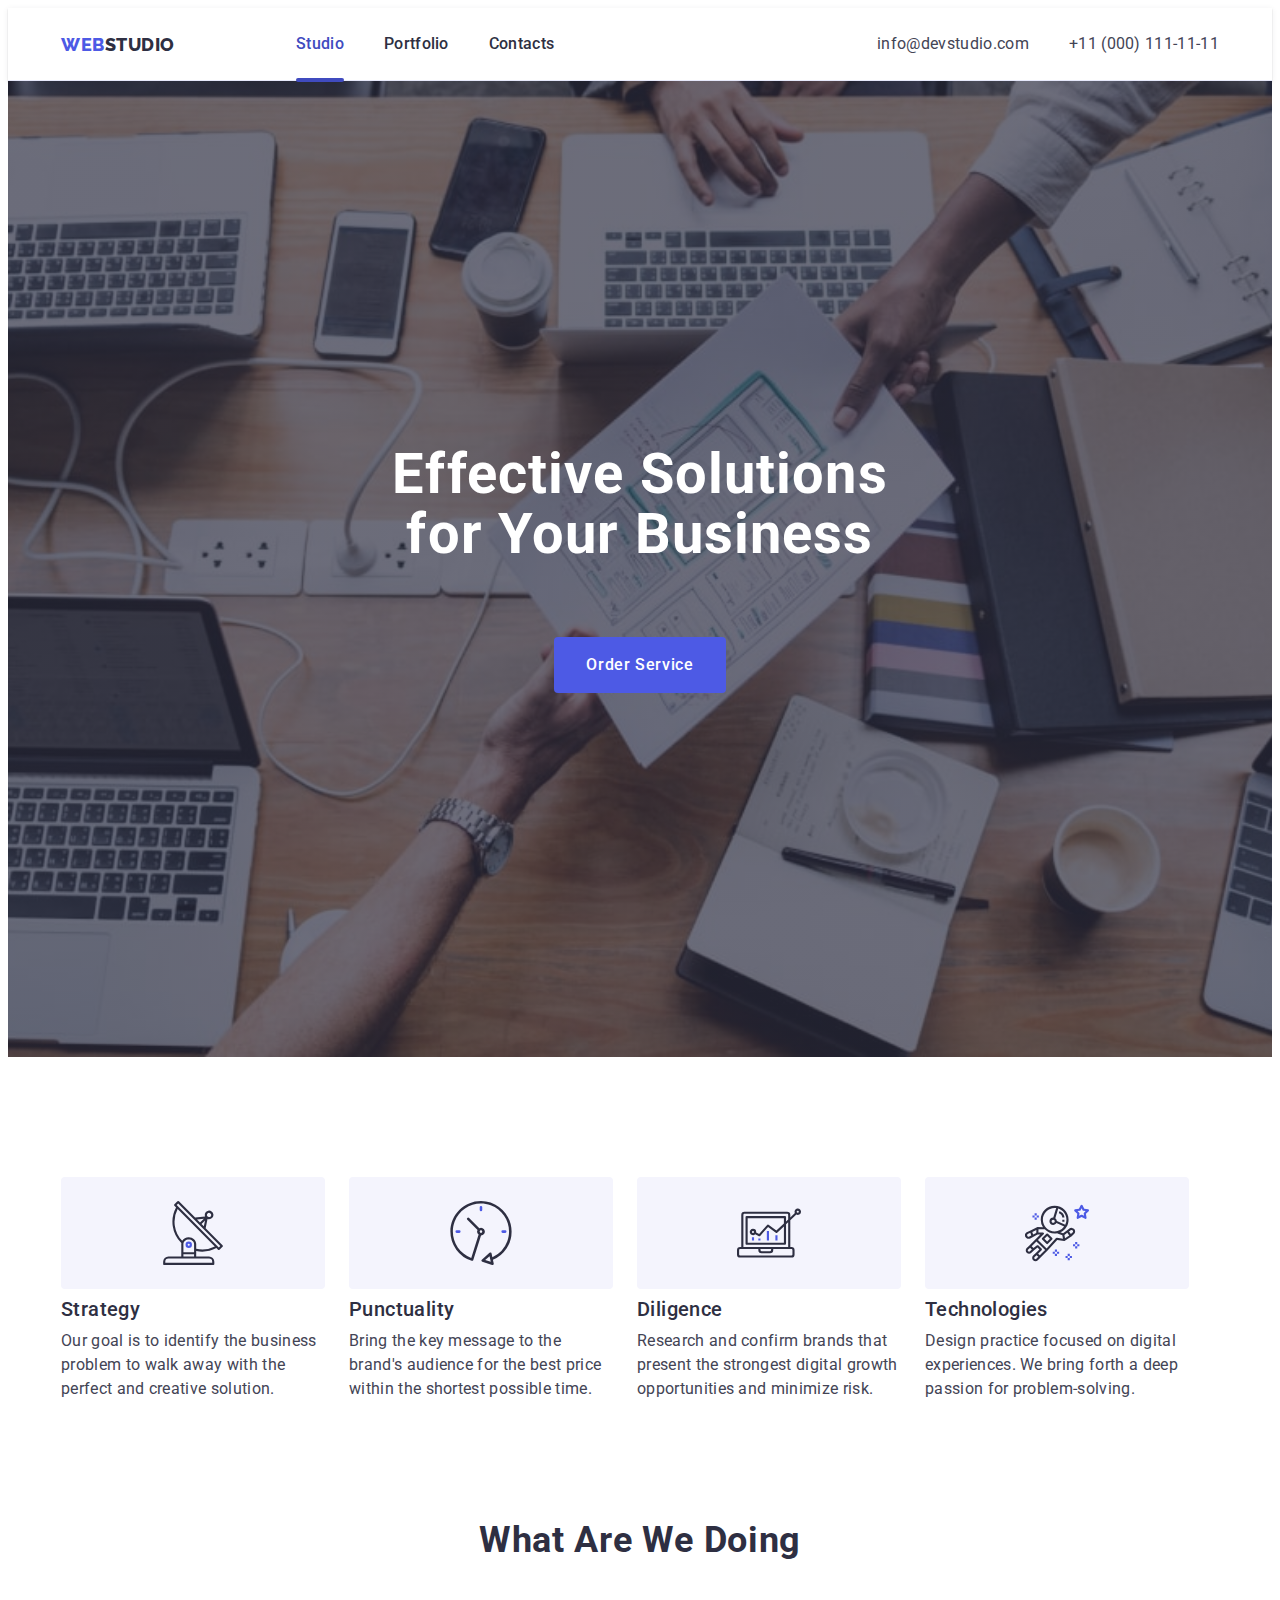
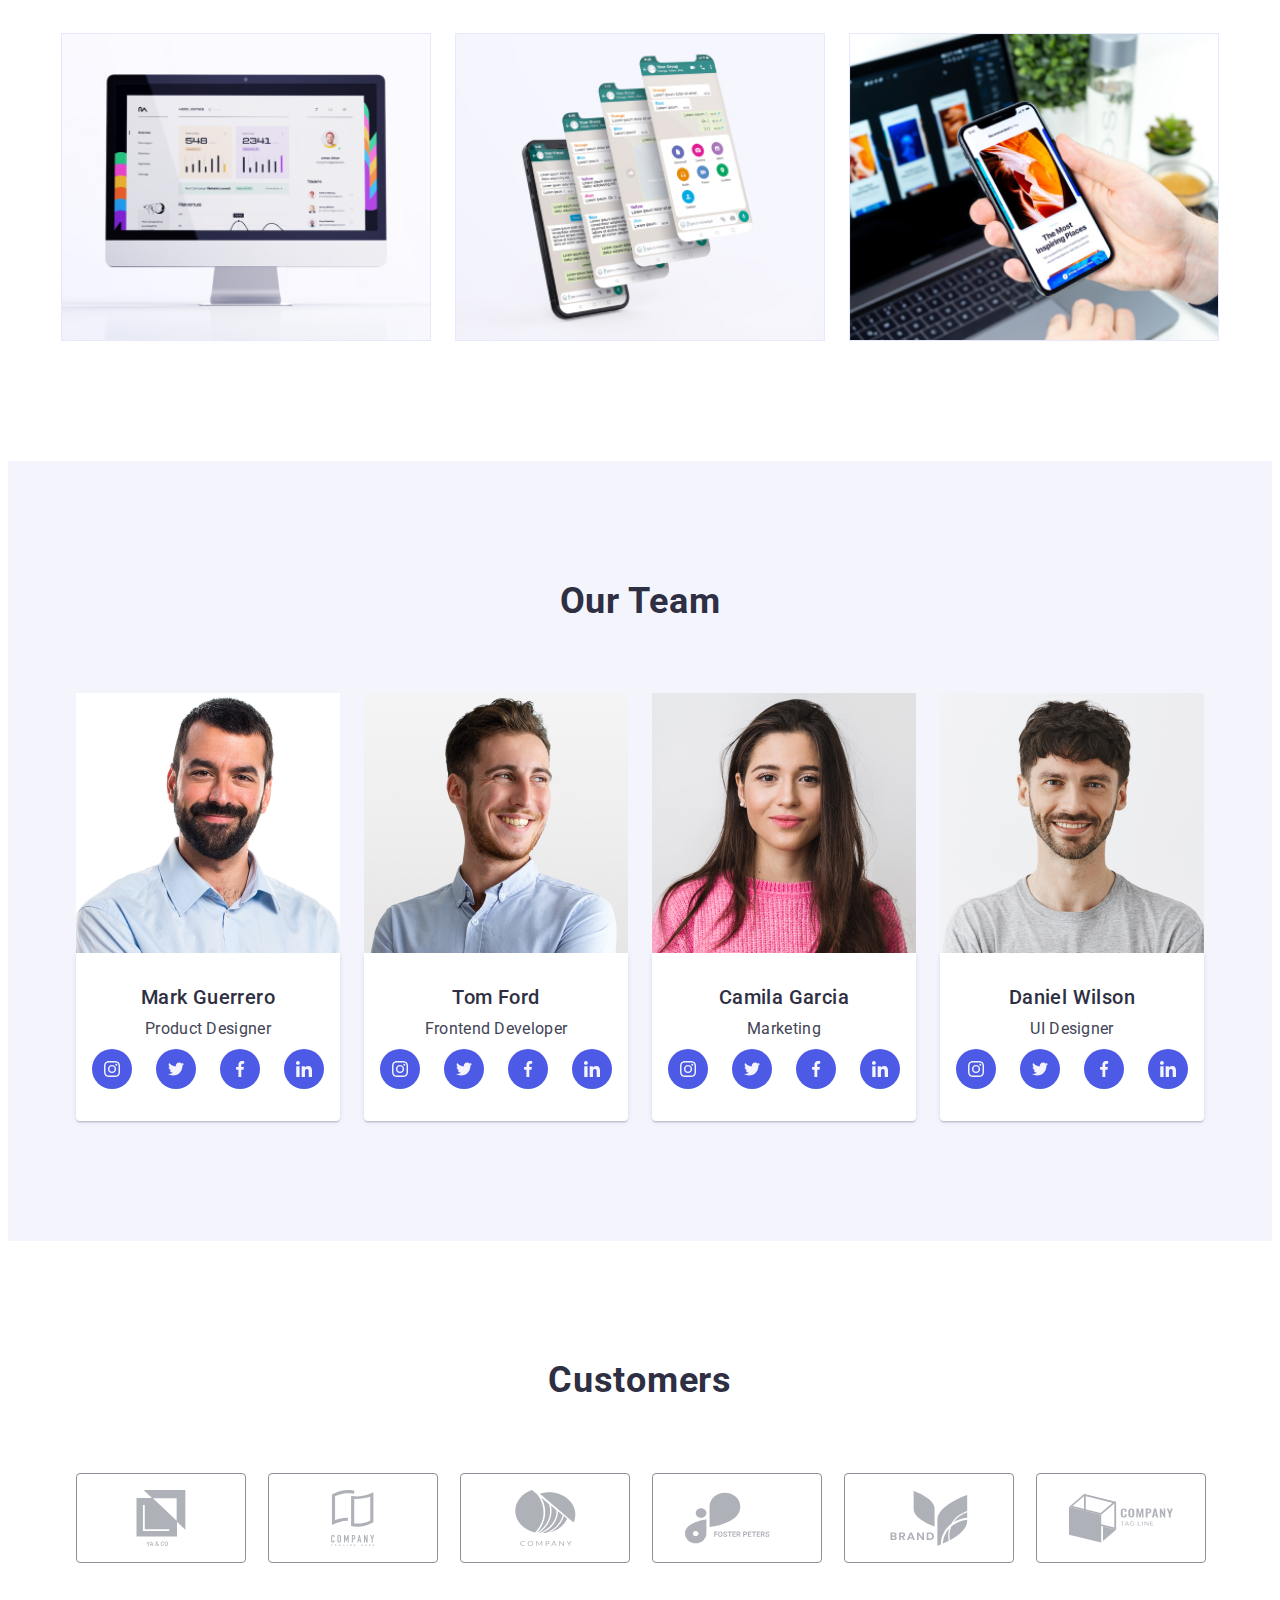
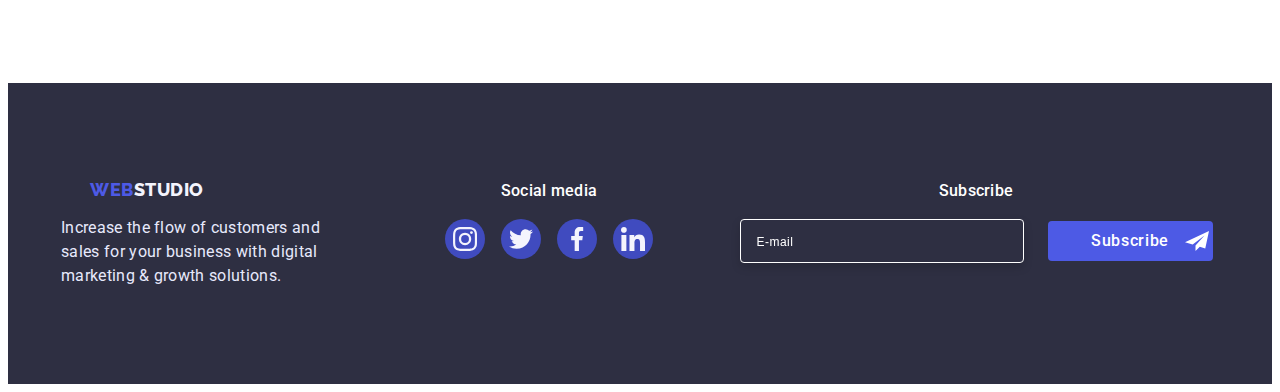
==== commit 17674eb3: "футер хедер абаут дуінг" ====
--- a/index.html
+++ b/index.html
@@ -22,13 +22,13 @@
 <body>
     <!-- Шапка сайту. -->
     <header class="header">
-        <!-- <div class="container header-container">
+        <div class="container header-container">
             <nav class="header-navigation">
                 <a href="./index.html" class="logo-left link">
                     Web<span class="logo-right link">Studio</span>
                 </a>
-              
-               
+
+
                 <ul class="header-list  list">
                     <li class="header-item">
                         <a class="nav-link link current" href="./index.html">Studio</a>
@@ -42,34 +42,106 @@
                 </ul>
             </nav>
 
-           
+
 
             <address class="header-adderess">
                 <ul class="adrdress-list list">
                     <li class="header-item">
-                        <a class="address-link mail link" href="mailto:info@devstudio.com">info@devstudio.com</a>
+                        <a class="header-contact mail link" href="mailto:info@devstudio.com">info@devstudio.com</a>
                     </li>
                     <li class="header-item">
-                        <a class="address-link phone link" href="tel:+110001111111"> +11 (000) 111-11-11</a>
+                        <a class="header-contact phone link" href="tel:+110001111111"> +11 (000) 111-11-11</a>
                     </li>
                 </ul>
             </address>
-        </div> -->
+            <button class="mobile-open-btn" data-menu-open type="button">
+                <svg class="mobile-open-icon" width="32" height="22">
+                    <use href="./images/svg-photo/icons.svg#icon-round-menu"></use>
+                </svg>
+            </button>
+        </div>
+
+
+        <div class="mobile-menu is-hidden" data-menu>
+            <div>
+                <button type="button" data-menu-close class="mobile-close-btn">
+                    <svg class="mobile-close-icon" width="8" height="8">
+                        <use href="./images/icons.svg#icon-close-black-18dp-2-1"></use>
+                    </svg>
+                </button>
+                <nav>
+                    <ul class="mobile-menu-list list">
+                        <li class="mobile-menu-item">
+                            <a class="mobile-menu-link link" href="./index.html">Studio</a>
+                        </li>
+                        <li class="mobile-menu-item">
+                            <a class="mobile-menu-link link" href="./portfolio.html">Portfolio</a>
+                        </li>
+                        <li class="mobile-menu-item">
+                            <a class="mobile-menu-link link" href="">Contacts</a>
+                        </li>
+                    </ul>
+                </nav>
+            </div>
+            <div>
+                <ul class="mobile-adress-list list">
+                    <li class="mobiler-adress-item link">
+                        <a class="mobile-tel link" href="tel:+110001111111">
+                            +11 (000) 111-11-11</a>
+                    </li>
+                    <li class="mobile-adress-item link">
+                        <a class="mobile-email link" href="mailto:info@devstudio.com">
+                            info@devstudio.com</a>
+                    </li>
+                </ul>
+
+                <ul class="mobile-soc-list list">
+                    <li class="mobile-soc-item">
+                        <a class="mobile-soc-link link" href>
+                            <svg class="mobile-soc-icon" width="16" height="16">
+                                <use href="./images/icons.svg#icon-instagram"></use>
+                            </svg>
+                        </a>
+                    </li>
+                    <li class="mobile-soc-item">
+                        <a class="mobile-soc-link link" href>
+                            <svg class="mobile-soc-icon" width="16" height="16">
+                                <use href="./images/icons.svg#icon-twitter"></use>
+                            </svg>
+                        </a>
+                    </li>
+                    <li class="mobile-soc-item">
+                        <a class="mobile-soc-link link" href>
+                            <svg class="mobile-soc-icon" width="16" height="16">
+                                <use href="./images/icons.svg#icon-facebook"></use>
+                            </svg>
+                        </a>
+                    </li>
+                    <li class="mobile-soc-item">
+                        <a class="mobile-soc-link link" href>
+                            <svg class="mobile-soc-icon" width="16" height="16">
+                                <use href="./images/icons.svg#icon-linkedin"></use>
+                            </svg>
+                        </a>
+                    </li>
+                </ul>
+            </div>
+        </div>
     </header>
     <!-- hero image -  головний абзац сторінки  -->
     <main>
-        <!-- <section class="hero-list">
+        <section class="hero">
             <div class="container">
                 <div class="hero-wrap">
                     <h1 class="hero-title">Effective Solutions for Your Business</h1>
                     <button type="button" class="button-hero" data-modal-open>Order Service</button>
                 </div>
             </div>
-        </section> -->
+        </section>
 
 
         <!------------------------------------------------------ section ABOUT  ------------------------------------------>
-        <!-- <section class="about">
+        <section class="about">
             <div class="container">
                 <h2 hidden class="section-title">Description</h2>
                 <ul class="about-list list">
@@ -79,8 +151,8 @@
                                 <use href="./images/svg-photo/icons.svg#icon-antenna"></use>
                             </svg>
                         </div>
-                        <h3 class="about-headline-item">Strategy</h3>
-                        <p class="about-text-item">
+                        <h3 class="about-title">Strategy</h3>
+                        <p class="about-text">
                             Our goal is to identify the business
                             problem to walk away with the perfect and creative solution.
                         </p>
@@ -92,8 +164,8 @@
                                 <use href="./images/svg-photo/icons.svg#icon-clock"></use>
                             </svg>
                         </div>
-                        <h3 class="about-headline-item">Punctuality</h3>
-                        <p class="about-text-item">
+                        <h3 class="about-title">Punctuality</h3>
+                        <p class="about-text">
                             Bring the key message to the brand's audience for the best price
                             within
                             the
@@ -107,8 +179,8 @@
                                 <use href="./images/svg-photo/icons.svg#icon-diagram"></use>
                             </svg>
                         </div>
-                        <h3 class="about-headline-item">Diligence</h3>
-                        <p class="about-text-item">
+                        <h3 class="about-title">Diligence</h3>
+                        <p class="about-text">
                             Research and confirm brands that present the strongest digital growth
                             opportunities and minimize
                             risk.
@@ -120,8 +192,8 @@
                                 <use href="./images/svg-photo/icons.svg#icon-astronaut"></use>
                             </svg>
                         </div>
-                        <h3 class="about-headline-item">Technologies</h3>
-                        <p class="about-text-item">
+                        <h3 class="about-title">Technologies</h3>
+                        <p class="about-text">
                             Design practice focused on digital experiences. We bring forth a deep
                             passion
                             for
@@ -130,32 +202,34 @@
                     </li>
                 </ul>
             </div>
-        </section> -->
+        </section>
         <!---------------------------------------------------- section DOING -------------------------------------------->
-        <!-- <section class="doing">
+        <section class="doing">
             <div class="container">
                 <h2 class="doing-title">What are we doing</h2>
                 <ul class="doing-list list">
                     <li class="doing-item">
-                        <img src="./images/image1.jpg" alt="The first picture" width="360">
+                        <img src="./images/image1.jpg" alt="computer" width="360" srcset="./images/image1-2x.jpg 2x">
                     </li>
                     <li class="doing-item">
-                        <img src="./images/image2.jpg" alt="The second picture" width="360">
+                        <img src="./images/image2.jpg" alt="device" width="360" srcset="./images/image2-2x.jpg 2x">
                     </li>
                     <li class="doing-item">
-                        <img src="./images/image3.jpg" alt="The third picture" width="360">
-                    </li>
-                </ul>
-            </div>
-        </section> -->
+                        <img src="./images/image3.jpg" alt="device-laptop" width="360"
+                            srcset="./images/image3-2x.jpg 2x">
+                    </li>
+                </ul>
+            </div>
+        </section>
 
         <!------------------------------------------------------ section TEAM ------------------------------------------->
-        <!-- <section class="team">
+        <section class="team">
             <div class="container">
                 <h2 class="team-title">Our Team</h2>
                 <ul class="team-list list">
                     <li class="team-img-item">
-                        <img src="./images/employee1.jpg" alt="Mark Guerrero" width="264">
+                        <img src="./images/employee1.jpg" alt="Mark Guerrero" width="264"
+                            srcset="./images/employee1-2x.jpg 2x">
                         <div class="team-wrap-item">
                             <h3 class="team-headline-item">Mark Guerrero</h3>
                             <p class="team-text-item">Product Designer</p>
@@ -192,7 +266,8 @@
                         </div>
                     </li>
                     <li class="team-img-item">
-                        <img src="./images/employee2.jpg" alt="Anna Lee" width="264">
+                        <img src="./images/employee2.jpg" alt="Tom Ford" width="264"
+                            srcset="./images/employee2-2x.jpg 2x">
                         <div class="team-wrap-item">
                             <h3 class="team-headline-item">Tom Ford</h3>
                             <p class="team-text-item">Frontend Developer</p>
@@ -229,7 +304,8 @@
                         </div>
                     </li>
                     <li class="team-img-item">
-                        <img src="./images/employee3.jpg" alt="John Smith" width="264">
+                        <img src="./images/employee3.jpg" alt="Camila Garcia" width="264"
+                            srcset="./images/employee3-2x.jpg 2x">
                         <div class="team-wrap-item">
                             <h3 class="team-headline-item">Camila Garcia</h3>
                             <p class="team-text-item">Marketing</p>
@@ -266,7 +342,8 @@
                         </div>
                     </li>
                     <li class="team-img-item">
-                        <img src="./images/employee4.jpg" alt="Sarah Johnson" width="264">
+                        <img src="./images/employee4.jpg" alt="Daniel Wilson " width="264"
+                            srcset="./images/employee4-2x.jpg 2x">
                         <div class="team-wrap-item">
                             <h3 class="team-headline-item">Daniel Wilson</h3>
                             <p class="team-text-item">UI Designer</p>
@@ -304,9 +381,9 @@
                     </li>
                 </ul>
             </div>
-        </section> -->
+        </section>
         <!----------------------------------------------------- Customers ------------------------------------------->
-        <!-- <section class="customers">
+        <section class="customers">
             <div class="container">
                 <h2 class="customers-title">Customers</h2>
                 <ul class="customers-list list">
@@ -353,23 +430,24 @@
                     </li>
                 </ul>
                 <div>
-        </section> -->
+        </section>
     </main>
     <!----------------------------------------------------------- Footer ------------------------------------------->
     <footer class="footer-copyrigth">
-        <div class="container footer-wrap">
-            <div class="footer-container">
-                <div class="footer-logo">
+        <div class="container footer-container">
+            <div class="footer-wrap">
+                <div class="footer-box">
                     <a href="./index.html" class="logo-left link">
                         Web<span class="logo-right-footer link">Studio</span>
                     </a>
+
                     <p class="footer-text">Increase the flow of customers and sales for your business with digital
                         marketing
                         &
                         growth solutions.
                     </p>
                 </div>
-                <div class="footer-soc">
+                <div class="footer-soc-box">
                     <p class="footer-title">Social media</p>
                     <ul class="footer-soc-list list">
                         <li class="footer-soc-item">
@@ -426,7 +504,6 @@
             </div>
         </div>
     </footer>
-
     <!---------------------------------------------------------------------------MODAL ------------------------------------------------------------------------>
 
     <div class="backdrop is-hidden" data-modal>
--- a/css/styles.css
+++ b/css/styles.css
@@ -13,6 +13,7 @@
     --icon-background-about: #F4F4FD;
     --footer-soc-color: #525252;
     --transition: 250ms cubic-bezier(0.4, 0, 0.2, 1);
+    --bg-gradient: (linear-gradient(rgba(46, 47, 66, 0.7), rgba(46, 47, 66, 0.7)))
 }
 
 p,
@@ -72,11 +73,17 @@
 
 /*------------------------------------------------------------- header----------------------------------------- */
 .header {
+    background: var(--background-color);
     border-bottom: 1px solid #e7e9fc;
     border-top: transparent;
     padding: 24px 0px;
     box-shadow: 0px 2px 1px rgba(46, 47, 66, 0.08),
         0px 1px 1px rgba(46, 47, 66, 0.16), 0px 1px 6px rgba(46, 47, 66, 0.08);
+}
+
+.header-container {
+    display: flex;
+    justify-content: space-between;
 }
 
 /*-------------------------------------------------------- logo------------------------------------------------ */
@@ -101,13 +108,134 @@
 
 /* navigation */
 
-.header-navigation {
+/* .header-navigation {
     display: flex;
     align-items: center;
     margin-right: auto;
-}
-
-.header-list {
+} */
+
+.header-list,
+.header-adress {
+    display: none;
+}
+
+.mobile-open-btn {
+    background-color: #ffffff;
+    border: none;
+    margin-right: right;
+}
+
+.mobile-open-icon {
+    stroke: var(--color-navigation);
+}
+
+.mobile-menu {
+    position: fixed;
+    top: 0;
+    left: 0;
+    z-index: 2;
+    width: 100vw;
+    height: 100vh;
+    background-color: var(--background-color);
+    padding: 24px 24px 40px 40px;
+    display: flex;
+    flex-direction: column;
+    justify-content: space-between;
+}
+
+.mobile-menu.is-hidden {
+    opacity: 0;
+    visibility: hidden;
+    pointer-events: none;
+}
+
+.mobile-close-btn {
+    width: 24px;
+    height: 24px;
+    border-radius: 50%;
+    background: #e7e9fc;
+    border: 1px solid rgba(0, 0, 0, 0.1);
+    display: flex;
+    justify-content: center;
+    align-items: center;
+    margin-left: auto;
+    transition: back;
+    margin-bottom: 32px;
+}
+
+.mobile-menu-item:not(:last-child) {
+    margin-bottom: 40px;
+}
+
+.mobile-menu-link {
+    font-weight: 700;
+    font-size: 36px;
+    line-height: 1.11;
+    letter-spacing: 0.02em;
+    color: var(--color-navigation);
+}
+
+.mobile-menu-link:hover,
+.mobile-menu-link:focus {
+    color: var(--focus-hover);
+}
+
+.mobile-adress-list {
+    margin-bottom: 48px;
+}
+
+.mobiler-adress-item:not(:last-child) {
+    margin-bottom: 40px;
+}
+
+.mobile-tel {
+    font-weight: 700;
+    font-size: 26px;
+    line-height: 1.53;
+    letter-spacing: 0.02em;
+    text-transform: capitalize;
+    color: var(--logo-left);
+}
+
+.mobile-email {
+    font-weight: 500;
+    font-size: 20px;
+    line-height: 1.2;
+    letter-spacing: 0.02em;
+    color: var(--primary-text-color);
+}
+
+.mobile-soc-list {
+    display: flex;
+    gap: 30px;
+}
+
+.mobile-soc-item {
+    width: 40px;
+    height: 40px;
+}
+
+.mobile-soc-link {
+    width: 100%;
+    height: 100%;
+    border-radius: 50%;
+    background-color: var(--logo-left);
+    display: flex;
+    justify-content: center;
+    align-items: center;
+    transition: background-color var(--transition);
+}
+
+.mobile-soc-link:hover {
+    background-color: #31d0aa;
+}
+
+.mobile-soc-icon {
+    fill: #ffffff;
+}
+
+/* .header-list {
+    margin-left: 76px;
     display: flex;
     gap: 40px;
 }
@@ -145,11 +273,11 @@
     top: 44px;
     background-color: var(--focus-hover);
     border-radius: 2px;
-}
+} */
 
 /*--------------------------------------------- address header --------------------------------------------------*/
 
-.header-adderess {}
+
 
 .address-link {
     font-family: 'Roboto';
@@ -184,28 +312,40 @@
 /**------------------------------------------------ HERO-SECTION -------------------------------------------------*/
 
 
-.hero-list {
-    display: flex;
-    background-color: var(--background-title-color);
-    align-items: center;
-    background-color: #7e8291;
-    background-image: linear-gradient(rgba(46, 47, 66, 0.7), rgba(46, 47, 66, 0.7)), url(../images/hero-bg-min.jpg);
+.hero {
+    display: flex;
+    align-items: center;
+    background-image: linear-gradient(rgba(46, 47, 66, 0.7), rgba(46, 47, 66, 0.7)), url(../images/hero-img/hero-mob.jpg);
     background-repeat: no-repeat;
     background-position: center;
     background-size: cover;
-    padding: 188px 0;
-    max-width: 1440px;
+    /* padding: 188px 0;
+    max-width: 1440px; */
+    max-width: 460px;
+    padding: 112px 0;
     margin: 0 auto;
+    background-color: var(--background-title-color);
+}
+
+@media (min-device-pixel-ratio: 2),
+(min-resolution: 192dpi),
+(min-resolution: 2dppx) {
+    .hero {
+        background-image: linear-gradient(rgba(46, 47, 66, 0.7), rgba(46, 47, 66, 0.7)), url(..//images/hero-img/hero-mob-2px.jpg);
+    }
 }
 
 .hero-title {
     font-weight: 700;
-    font-size: 56px;
-    line-height: 1.07;
+    /* font-size: 56px; */
+    font-size: 32px;
+    line-height: 1.25;
+    /* line-height: 1.07; */
     text-align: center;
     letter-spacing: 0.02em;
     color: var(--main-title-color);
-    width: 496px;
+    /* width: 496px; */
+    width: 100%;
     margin: 0 auto;
 }
 
@@ -224,7 +364,8 @@
     margin: 0 auto;
     display: flex;
     padding: 16px 32px;
-    margin-top: 48px;
+    /* margin-top: 48px; */
+    margin-top: 72px;
     transition: background-color var(--transition)
 }
 
@@ -237,21 +378,14 @@
 /** ---------------------------------------------------ABOUT SECTION-------------------------------------------- */
 
 .about {
-    padding-top: 120px;
-    padding-bottom: 120px;
+    padding-top: 96px;
+    padding-bottom: 96px;
 }
 
 
 
 .about-icon-design {
-    width: 264px;
-    height: 112px;
-    background-color: var(--icon-background-about);
-    border-radius: 4px;
-    display: flex;
-    align-items: center;
-    justify-content: center;
-    margin-bottom: 8px;
+    display: none;
 }
 
 .section-title {
@@ -264,25 +398,29 @@
 
 .about-list {
     display: flex;
-    align-items: center;
-    gap: 24px;
+    flex-wrap: wrap;
+    align-items: center;
+    gap: 72px;
 }
 
 .text-list {
     width: 264px;
 }
 
-.about-headline-item {
-    font-weight: 500;
-    font-size: 20px;
-    line-height: 1.2;
+.about-title {
+    font-style: normal;
+    font-weight: 700;
+    font-size: 36px;
+    line-height: 1.11;
+    text-align: center;
     letter-spacing: 0.02em;
     margin-bottom: 8px;
     color: var(--background-title-color);
 }
 
-.about-text-item {
-    font-weight: 400;
+.about-text {
+    font-style: normal;
+    font-weight: 500;
     font-size: 16px;
     line-height: 1.5;
     letter-spacing: 0.02em;
@@ -290,8 +428,28 @@
 }
 
 /** -------------------------------------------------------DO SECTION------------------------------------------ */
+
+.doing {
+    display: none;
+}
+
 .doing {
     padding-bottom: 120px;
+}
+
+.doing-title {
+    margin-bottom: 72px;
+}
+
+.doing-list {
+    display: flex;
+    flex-wrap: wrap;
+    align-items: center;
+    gap: 24px;
+}
+
+.doing-list li {
+    width: calc((100% - 48px) / 3);
 }
 
 .doing-title {
@@ -302,6 +460,22 @@
     letter-spacing: 0.02em;
     text-transform: capitalize;
     color: var(--background-title-color);
+}
+
+/* .doing {
+
+    padding-bottom: 120px;
+} */
+
+/* 
+.doing-title {
+    font-weight: 700;
+    font-size: 36px;
+    line-height: 1.11;
+    text-align: center;
+    letter-spacing: 0.02em;
+    text-transform: capitalize;
+    color: var(--background-title-color);
     margin-bottom: 72px;
 }
 
@@ -311,9 +485,9 @@
     gap: 24px;
     align-items: center;
     justify-content: center;
-}
-
-.doing-item {}
+} */
+
+
 
 /*------------------------------------------------------------ TEAM SECTION ------------------------------------------------------------------*/
 .team {
@@ -467,10 +641,30 @@
 .footer-copyrigth {
     padding-bottom: 96px;
     padding-top: 96px;
-    background: #2E2F42;
-}
+    background-color: #2E2F42;
+}
+
+.footer-container {
+    display: flex;
+    flex-wrap: wrap;
+    justify-content: center;
+    text-align: center;
+}
+
+.footer-wrap {
+    text-align: center;
+}
+
+.footer-box {
+    display: block;
+    justify-content: center;
+    text-align: center;
+    margin-bottom: 72px;
+}
+
 
 .logo-left {
+    margin: 0 auto;
     font-family: 'Raleway';
     font-style: normal;
     font-weight: 800;
@@ -506,35 +700,17 @@
     width: 264px;
 }
 
-.footer-soc {
-    padding-left: 120px;
-}
-
-.footer-wrap {
-    display: flex;
-    flex-wrap: wrap;
-    justify-content: center;
-    text-align: center;
-}
-
-.footer-container {
-    text-align: center;
-}
-
-.footer-logo {
-    display: block;
+.footer-soc-box {
+    display: inline-block;
     justify-content: center;
     text-align: center;
     margin-bottom: 72px;
-}
-
-.footer-soc {
-    display: inline-block;
-    justify-content: center;
-    text-align: center;
-    margin-bottom: 72px;
-    text-align: center;
-}
+    text-align: center;
+}
+
+
+
+.footer-container {}
 
 .footer-title {
     font-style: normal;
@@ -558,7 +734,7 @@
 .footer-soc-list {
     display: flex;
     justify-content: center;
-    gap: 24px;
+    gap: 16px;
 }
 
 .footer-soc-item {
@@ -588,109 +764,21 @@
     background: #31D0AA;
 }
 
-/*------------------------------------------------------------ PORTFOLIO PAGE ----------------------------------------- */
-.section-portfolio {
-    background-color: var(--background-color);
-    padding-bottom: 120px;
-    padding-top: 96px;
-}
-
-.portfolio-btn-list {
-    display: flex;
-    gap: 24px;
-    flex-direction: row;
-    justify-content: center;
-    align-items: center;
-    margin-bottom: 72px;
-}
-
-
-.portfolio-list {
-    display: flex;
-    flex-wrap: wrap;
-    gap: 48px 24px;
-}
-
-.portfolio-item {
-    width: calc((100% - 48px) / 3);
-}
-
-.portfolio-link {
-    display: block;
-}
-
-.portfolio-link:hover .portfolio-cover-text {
-    transform: translate(0);
-}
-
-.portfolio-cover-wrap {
-    position: relative;
-    overflow: hidden;
-}
-
-.portfolio-cover-text {
-    position: absolute;
-    top: 0;
-    font-style: normal;
-    font-weight: 400;
-    font-size: 16px;
-    line-height: calc(24 / 16);
-    letter-spacing: 0.02em;
-    color: #ffffff;
-    background: #4D5AE5;
-    background-color: rgba(12, 28, 211, 0.5);
-    padding: 40px 32px 164px;
-    height: 100%;
-    transform: translateY(100%);
-    transition: transform var(--transition);
-}
-
-.portfolio-subject {
-    font-weight: 500;
-    font-size: 20px;
-    line-height: 24px;
-    letter-spacing: 0.02em;
-    color: var(--background-title-color);
-    margin-bottom: 8px;
-}
-
-.text-item {
-    font-weight: 400;
-    font-size: 16px;
-    line-height: 24px;
-    letter-spacing: 0.02em;
-    color: var(--primary-text-color);
-}
-
-.portfolio-wrap {
-    padding-top: 32px;
-    padding-left: 16px;
-    padding-bottom: 32px;
-    padding-right: 16px;
-    border: 1px solid #e7e9fc;
-    border-top: transparent;
-}
-
-.box-shadow:hover,
-.box-shadow:focus {
-    box-shadow: 0px 2px 1px rgba(46, 47, 66, 0.08),
-        0px 1px 1px rgba(46, 47, 66, 0.16), 0px 1px 6px rgba(46, 47, 66, 0.08);
-    box-shadow: 0px 1px 6px rgba(37, 38, 51, 0.08),
-        0px 1px 1px rgba(46, 47, 66, 0.16), 0px 2px 1px rgba(46, 47, 66, 0.08);
-}
-
 .Subscribe {
-    margin-left: 80px;
+    /* margin-left: 80px; */
+    width: 100%;
+    text-align: center;
 }
 
 .footer-form {
-    display: flex;
+    /* display: flex; */
     justify-content: center;
     align-items: center;
 }
 
 .footer-input {
-    width: 398px;
+    /* display: flex; */
+    width: 100%;
     height: 40px;
     border: 1px solid #FFFFFF;
     filter: drop-shadow(0px 4px 4px rgba(0, 0, 0, 0.15));
@@ -719,10 +807,13 @@
     display: flex;
     justify-content: center;
     align-items: center;
+    margin-top: 16px;
 }
 
 .footer-form-btn {
     display: flex;
+    justify-content: center;
+    align-items: center;
     width: 165px;
     height: 40px;
     background-color: #4d5ae5;
@@ -744,6 +835,7 @@
 }
 
 .plane {
+
     position: absolute;
     fill: #FFFFFF;
     margin-left: 16px;
@@ -752,6 +844,97 @@
 .footer-form-btn:hover,
 .footer-form-btn:focus {
     background-color: var(--focus-hover);
+}
+
+/*------------------------------------------------------------ PORTFOLIO PAGE ----------------------------------------- */
+.section-portfolio {
+    background-color: var(--background-color);
+    padding-bottom: 120px;
+    padding-top: 96px;
+}
+
+.portfolio-btn-list {
+    display: flex;
+    gap: 24px;
+    flex-direction: row;
+    justify-content: center;
+    align-items: center;
+    margin-bottom: 72px;
+}
+
+
+.portfolio-list {
+    display: flex;
+    flex-wrap: wrap;
+    gap: 48px 24px;
+}
+
+.portfolio-item {
+    width: calc((100% - 48px) / 3);
+}
+
+.portfolio-link {
+    display: block;
+}
+
+.portfolio-link:hover .portfolio-cover-text {
+    transform: translate(0);
+}
+
+.portfolio-cover-wrap {
+    position: relative;
+    overflow: hidden;
+}
+
+.portfolio-cover-text {
+    position: absolute;
+    top: 0;
+    font-style: normal;
+    font-weight: 400;
+    font-size: 16px;
+    line-height: calc(24 / 16);
+    letter-spacing: 0.02em;
+    color: #ffffff;
+    background: #4D5AE5;
+    background-color: rgba(12, 28, 211, 0.5);
+    padding: 40px 32px 164px;
+    height: 100%;
+    transform: translateY(100%);
+    transition: transform var(--transition);
+}
+
+.portfolio-subject {
+    font-weight: 500;
+    font-size: 20px;
+    line-height: 24px;
+    letter-spacing: 0.02em;
+    color: var(--background-title-color);
+    margin-bottom: 8px;
+}
+
+.text-item {
+    font-weight: 400;
+    font-size: 16px;
+    line-height: 24px;
+    letter-spacing: 0.02em;
+    color: var(--primary-text-color);
+}
+
+.portfolio-wrap {
+    padding-top: 32px;
+    padding-left: 16px;
+    padding-bottom: 32px;
+    padding-right: 16px;
+    border: 1px solid #e7e9fc;
+    border-top: transparent;
+}
+
+.box-shadow:hover,
+.box-shadow:focus {
+    box-shadow: 0px 2px 1px rgba(46, 47, 66, 0.08),
+        0px 1px 1px rgba(46, 47, 66, 0.16), 0px 1px 6px rgba(46, 47, 66, 0.08);
+    box-shadow: 0px 1px 6px rgba(37, 38, 51, 0.08),
+        0px 1px 1px rgba(46, 47, 66, 0.16), 0px 2px 1px rgba(46, 47, 66, 0.08);
 }
 
 
--- a/css/media.css
+++ b/css/media.css
@@ -2,6 +2,45 @@
     .container {
         width: 428px;
     }
+
+    .mobile-tel {
+        font-size: 36px;
+        line-height: 1.11;
+    }
+
+    .mobile-soc-list {
+        gap: 56px;
+    }
+
+    /* hero */
+    .hero-title {
+        font-size: 36px;
+        line-height: 1.11;
+        width: 320px;
+    }
+
+    .hero {
+        background-image: linear-gradient(rgba(46, 47, 66, 0.7), rgba(46, 47, 66, 0.7)), url(../images/hero-img//hero-tab.jpg);
+    }
+
+    @media (min-device-pixel-ratio: 2),
+    (min-resolution: 192dpi),
+    (min-resolution: 2dppx) {
+        .hero {
+            background-image: linear-gradient(rgba(46, 47, 66, 0.7), rgba(46, 47, 66, 0.7)), url(../images/hero-img/hero-mob-2px.jpg);
+        }
+    }
+
+    .footer-input {
+        width: 264px;
+        height: 40px;
+    }
+
+    .modal {
+        width: 408px;
+        min-height: 576px;
+    }
+
 }
 
 @media screen and (min-width:768px) {
@@ -9,6 +48,133 @@
         width: 768px;
     }
 
+    .header-container {
+        align-items: center;
+        justify-content: unset;
+    }
+
+    .header-navigation {
+        display: flex;
+        align-items: center;
+        margin-right: auto;
+    }
+
+    .logo-left {
+        margin-right: 120px;
+    }
+
+    .header-list {
+        display: flex;
+        gap: 40px;
+        transition: color var(--transition);
+    }
+
+    .nav-link {
+        font-weight: 500;
+        font-size: 16px;
+        line-height: 1.5;
+        letter-spacing: 0.02em;
+        color: #2e2f42;
+        transition: color var(--transition);
+    }
+
+    .header-link:hover,
+    .header-link:focus {
+        color: var(--focus-hover);
+    }
+
+    .current {
+        position: relative;
+        color: var(--focus-hover);
+    }
+
+    .current::after {
+        content: "";
+        display: block;
+        position: absolute;
+        width: 100%;
+        height: 4px;
+        left: 0;
+        top: 49px;
+        background-color: var(--focus-hover);
+        border-radius: 2px;
+    }
+
+    .header-adress {
+        display: block;
+        font-style: normal;
+    }
+
+    .header-adress-list {
+        align-items: center;
+    }
+
+    .header-contact {
+        font-style: normal;
+        font-weight: 400;
+        font-size: 12px;
+        line-height: 1.17;
+        letter-spacing: 0.04em;
+        color: var(--primary-text-color);
+        transition: color var(--transition);
+        margin-bottom: 12px;
+    }
+
+    .header-contact:hover,
+    .header-contact:focus {
+        color: var(--focus-hover);
+    }
+
+    .mobile-open-btn {
+        display: none;
+    }
+
+    /* hero */
+    .hero {
+        max-width: 768px;
+        padding: 112px 0;
+        height: 436px;
+    }
+
+    .hero {
+        background-image: linear-gradient(rgba(46, 47, 66, 0.7), rgba(46, 47, 66, 0.7)), url(../images/hero-img//hero-bg.jpg);
+    }
+
+    @media (min-device-pixel-ratio: 2),
+    (min-resolution: 192dpi),
+    (min-resolution: 2dppx) {
+        .hero {
+            background-image: linear-gradient(rgba(46, 47, 66, 0.7), rgba(46, 47, 66, 0.7)), url(../images/hero-img/hero-bg-2px.jpg);
+        }
+    }
+
+    .hero-title {
+        font-size: 56px;
+        line-height: 1.07;
+        width: 496px;
+    }
+
+    .hero-btn {
+        margin-top: 36px;
+    }
+
+    /* about */
+
+    .about-list {
+        gap: 72px 24px;
+    }
+
+    .about-item {
+        width: 356px;
+        flex-basis: calc((100% - 24px) / 2);
+    }
+
+    .about-title {
+        text-align: left;
+    }
+
+    /* Wtat are we doing */
+
     /* team */
     .team-list {
         display: flex;
@@ -25,11 +191,158 @@
     .customers-item {
         width: 168px;
     }
+
+    /* footer */
+    .footer-container {
+        display: block;
+        flex-wrap: unset;
+        text-align: left;
+    }
+
+    .footer-wrap {
+        display: flex;
+        align-items: unset;
+        gap: 24px;
+    }
+
+    .footer-box {
+        display: block;
+        margin-left: 108px;
+        text-align: left;
+        margin-bottom: 0;
+    }
+
+    .footer-logo {
+        text-align: left;
+    }
+
+    .footer-text {
+        width: 264px;
+    }
+
+    .footer-soc-box {
+        align-items: left;
+        margin-bottom: 16px;
+    }
+
+    .footer-form {
+        display: flex;
+        justify-content: center;
+        align-items: center;
+    }
+
+    .subscribe {
+        display: block;
+        text-align: left;
+        margin-bottom: 16px;
+    }
+
+    .footer-title-subscribe {
+        margin-left: 108px;
+        margin-bottom: 16px;
+    }
+
+    .footer-form {
+        display: inline-flex;
+        margin-left: 108px;
+        align-items: center;
+        gap: 24px;
+    }
+
+    .footer-input {
+        width: 264px;
+    }
+
+    .wrap-btn {
+        margin-top: unset;
+    }
+
 }
 
 @media screen and (min-width:1158px) {
     .container {
         width: 1158px;
+    }
+
+    .header-container {
+        display: flex;
+        align-items: center;
+    }
+
+    .header-logo {
+        margin-right: 76px;
+    }
+
+    .current::after {
+        top: 44px;
+    }
+
+    .header-adress-list {
+        display: flex;
+        align-items: center;
+        gap: 40px;
+    }
+
+    .header-contact {
+        font-size: 16px;
+        line-height: 1.5;
+        letter-spacing: 0.02em;
+        margin-bottom: 0;
+    }
+
+
+
+    /* hero */
+    .hero {
+        max-width: 1440px;
+        padding: 188px 0;
+        height: 600px;
+    }
+
+    .hero-btn {
+        margin-top: 48px;
+    }
+
+    /* about   */
+
+    .about {
+        padding-top: 120px;
+        padding-bottom: 120px;
+    }
+
+    .about-list {
+        /* display: flex; */
+        align-items: center;
+        gap: 24px;
+    }
+
+    .about-icon-design {
+        width: 264px;
+        height: 112px;
+        background-color: var(--icon-background-about);
+        border-radius: 4px;
+        display: flex;
+        align-items: center;
+        justify-content: center;
+        margin-bottom: 8px;
+    }
+
+    .about-title {
+        font-weight: 500;
+        font-size: 20px;
+        line-height: 1.2;
+        margin-top: 8px;
+    }
+
+    .about-text {
+        font-weight: 400;
+        width: 264px;
+    }
+
+    /* What are we doing */
+
+    .doing {
+        display: block;
     }
 
     /* team */
@@ -66,18 +379,52 @@
     }
 
     /* footer */
-    .footer-copyrigth {
+    .footer {
+        padding-top: 100px;
         padding-bottom: 100px;
-        padding-top: 100px;
+    }
+
+    .footer-container {
+        display: flex;
+    }
+
+    .footer-wrap {
+        gap: unset;
+    }
+
+    .footer-box {
+        margin-right: 120px;
+        margin-left: 0;
+    }
+
+    .footer-text {
+        width: 264px;
+    }
+
+    .footer-soc-box {
+        display: block;
+    }
+
+    .footer-title-subscribe {
+        margin-left: 80px;
+    }
+
+    .footer-form {
+        display: flex;
+        justify-content: center;
+        align-items: center;
+        margin-left: 80px;
+        gap: unset;
     }
 
     .footer-input {
         width: 264px;
-        height: 40px;
-    }
-
-    .footer-wrap {
-        display: flex;
+        margin-right: 24px;
+    }
+
+    .wrap-btn {
+        display: flex;
+        justify-content: center;
         align-items: center;
     }
 }
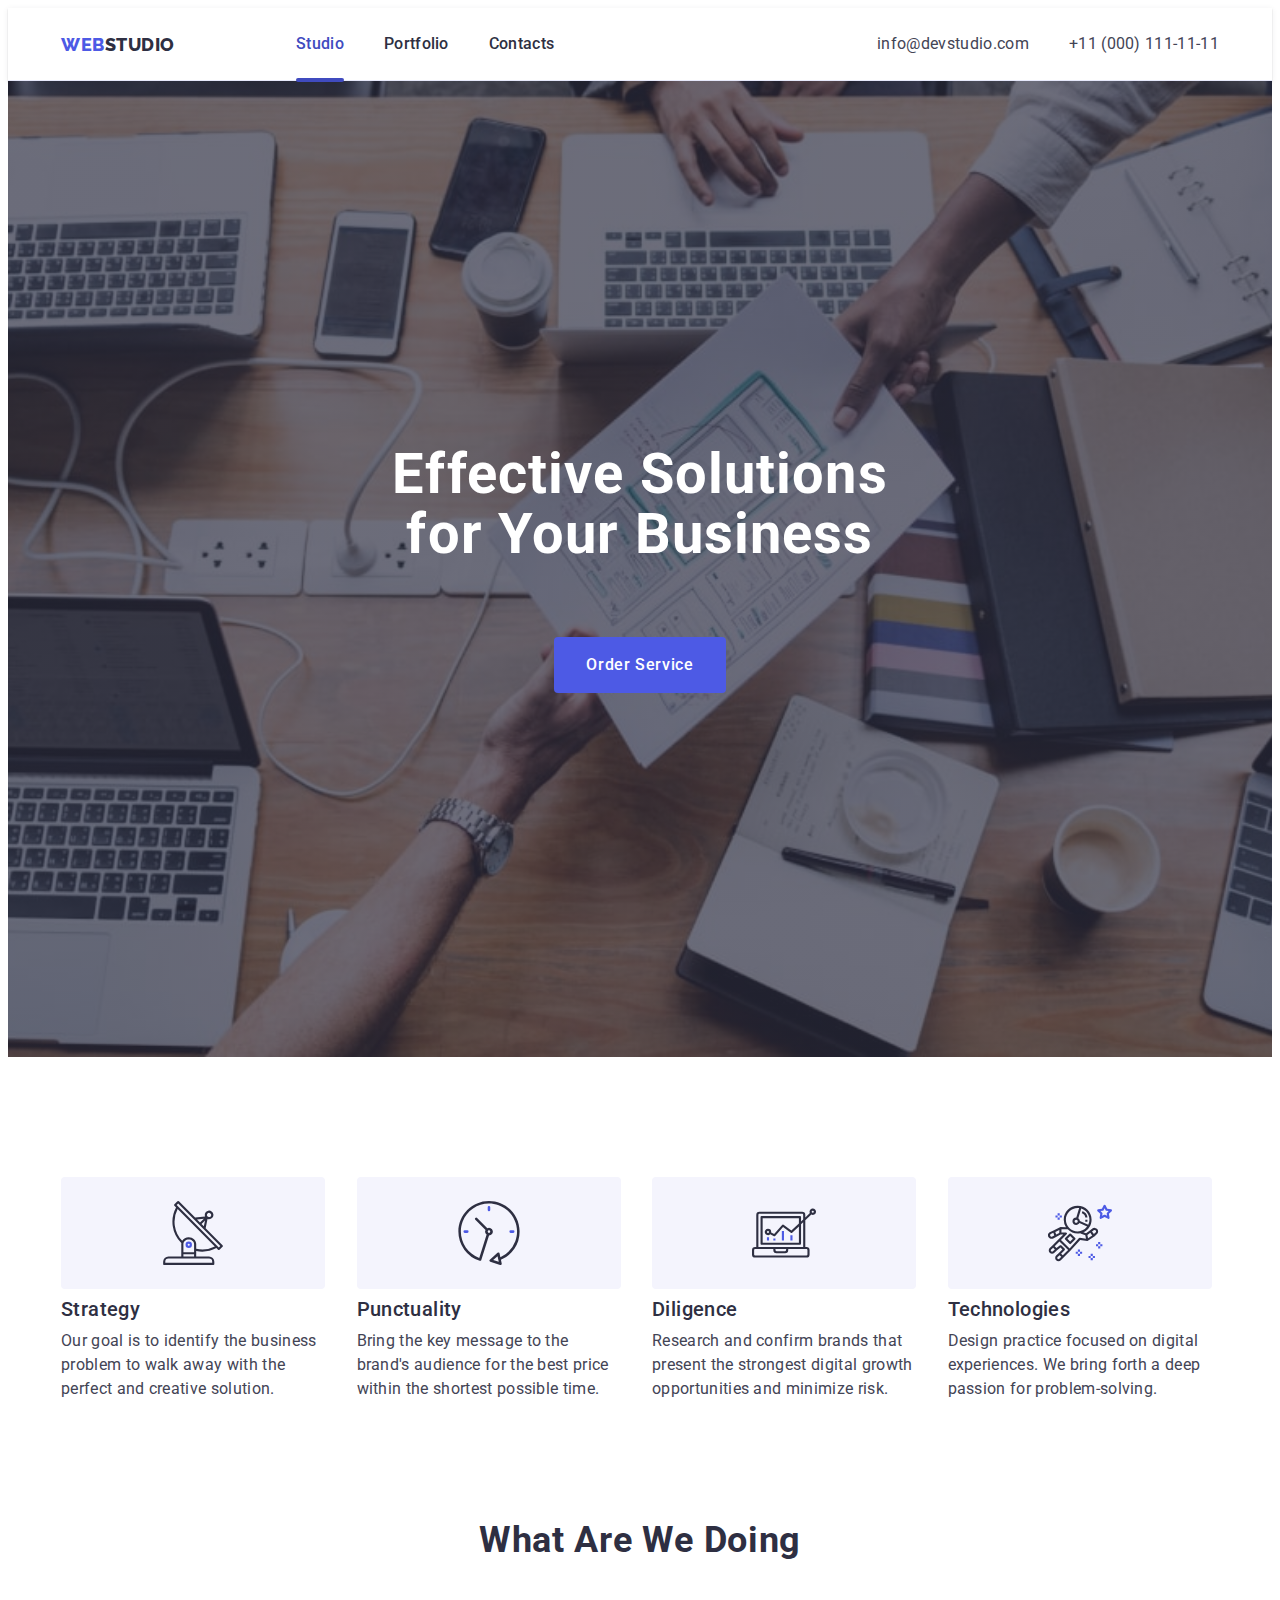
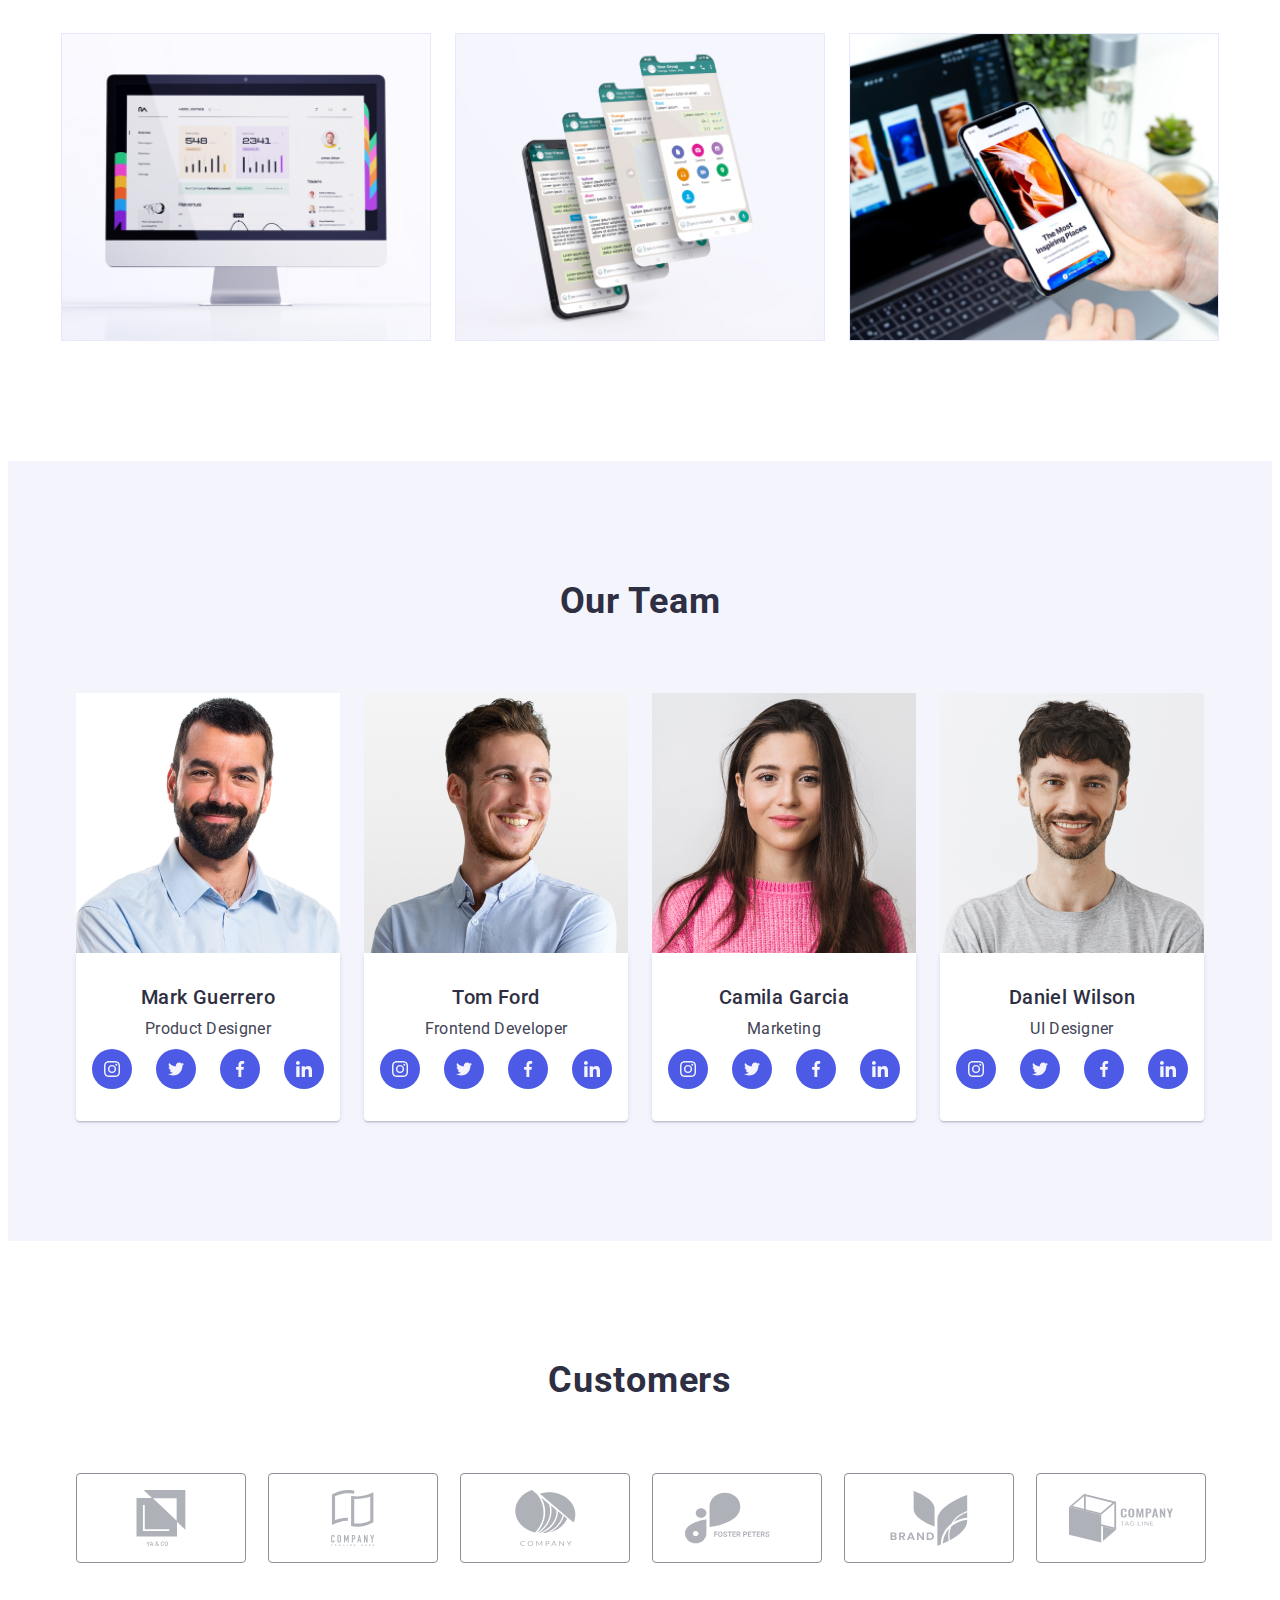
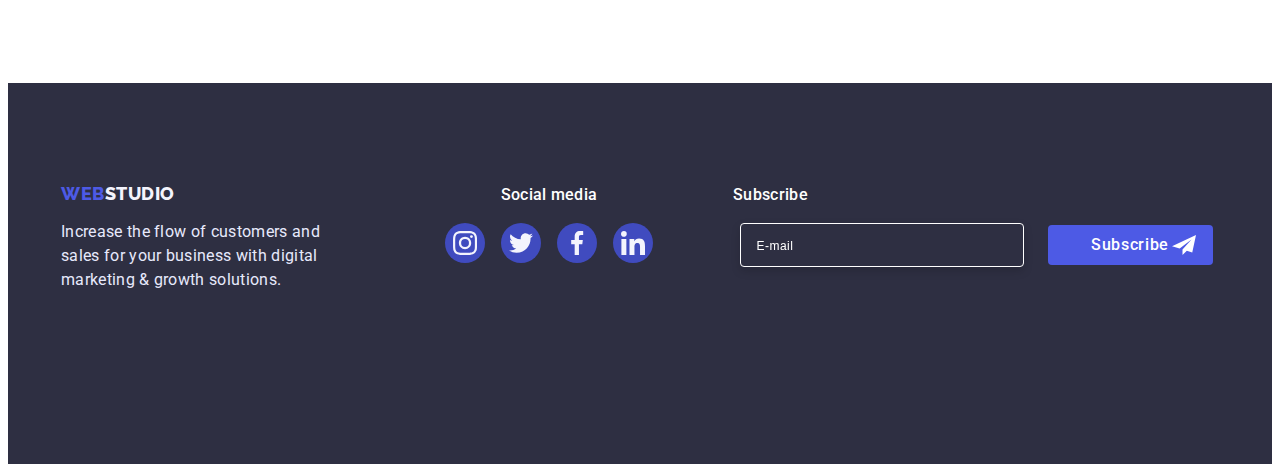
==== commit 451c9737: "доробив" ====
--- a/index.html
+++ b/index.html
@@ -17,6 +17,8 @@
     <link href="https://unpkg.com/aos@2.3.1/dist/aos.css" rel="stylesheet">
     <link rel="stylesheet" href="./css/styles.css" />
     <link rel="stylesheet" href="./css/media.css" />
+    <link rel="stylesheet" href="./css/footer.css" />
+
 </head>
 
 <body>
@@ -44,7 +46,7 @@
 
 
 
-            <address class="header-adderess">
+            <address class="header-aderess">
                 <ul class="adrdress-list list">
                     <li class="header-item">
                         <a class="header-contact mail link" href="mailto:info@devstudio.com">info@devstudio.com</a>
@@ -56,7 +58,7 @@
             </address>
             <button class="mobile-open-btn" data-menu-open type="button">
                 <svg class="mobile-open-icon" width="32" height="22">
-                    <use href="./images/svg-photo/icons.svg#icon-round-menu"></use>
+                    <use href="./images/svg-photo/icons.svg#icon-menu-hamburge"></use>
                 </svg>
             </button>
         </div>
@@ -64,9 +66,9 @@
 
         <div class="mobile-menu is-hidden" data-menu>
             <div>
-                <button type="button" data-menu-close class="mobile-close-btn">
-                    <svg class="mobile-close-icon" width="8" height="8">
-                        <use href="./images/icons.svg#icon-close-black-18dp-2-1"></use>
+                <button type="button" data-menu-close class="modal-close-btn">
+                    <svg width="8" height="8">
+                        <use href="./images/svg-photo/icons.svg#icon-close-black-modal"></use>
                     </svg>
                 </button>
                 <nav>
@@ -98,29 +100,29 @@
                 <ul class="mobile-soc-list list">
                     <li class="mobile-soc-item">
                         <a class="mobile-soc-link link" href>
-                            <svg class="mobile-soc-icon" width="16" height="16">
-                                <use href="./images/icons.svg#icon-instagram"></use>
+                            <svg class="mobile-soc-icon" width="24" height="24">
+                                <use href="./images//svg-photo/icons.svg#icon-instagram"></use>
                             </svg>
                         </a>
                     </li>
                     <li class="mobile-soc-item">
                         <a class="mobile-soc-link link" href>
-                            <svg class="mobile-soc-icon" width="16" height="16">
-                                <use href="./images/icons.svg#icon-twitter"></use>
+                            <svg class="mobile-soc-icon" width="24" height="24">
+                                <use href="./images/svg-photo/icons.svg#icon-twitter"></use>
                             </svg>
                         </a>
                     </li>
                     <li class="mobile-soc-item">
                         <a class="mobile-soc-link link" href>
-                            <svg class="mobile-soc-icon" width="16" height="16">
-                                <use href="./images/icons.svg#icon-facebook"></use>
+                            <svg class="mobile-soc-icon" width="24" height="24">
+                                <use href="./images/svg-photo/icons.svg#icon-facebook"></use>
                             </svg>
                         </a>
                     </li>
                     <li class="mobile-soc-item">
                         <a class="mobile-soc-link link" href>
-                            <svg class="mobile-soc-icon" width="16" height="16">
-                                <use href="./images/icons.svg#icon-linkedin"></use>
+                            <svg class="mobile-soc-icon" width="24" height="24">
+                                <use href="./images/svg-photo/icons.svg#icon-linkedin"></use>
                             </svg>
                         </a>
                     </li>
@@ -486,19 +488,16 @@
                 <form class="footer-form">
                     <div class="footer-field">
                         <label for="footer-email"></label>
-                        <div class="footer-wrap">
+                        <div class="footer-wrap-subscrite">
                             <input type="email" aria-label="email" name="footer-email" id="footer-email"
                                 class="footer-input" placeholder="E-mail" required />
                         </div>
                     </div>
                     <div class="wrap-btn">
-                        <button type="submit" class="footer-form-btn">
-                            <span class="footer-plane">Subscribe
-                                <svg class="plane" width="24" height="24">
-                                    <use href="./images/svg-photo/icons.svg#icon-telegram"></use>
-                                </svg>
-                            </span>
-                        </button>
+                        <button type="submit" class="footer-form-btn">Subscribe</button>
+                        <svg class="plane" width="24" height="24">
+                            <use href="./images/svg-photo/icons.svg#icon-telegram"></use>
+                        </svg>
                     </div>
                 </form>
             </div>
@@ -567,6 +566,7 @@
         </div>
     </div>
     <script src="./js/modal.js "></script>
+    <script src="./js/menu.js "></script>
 
     <script src="https://unpkg.com/aos@2.3.1/dist/aos.js"></script>
     <script>
--- a/css/styles.css
+++ b/css/styles.css
@@ -57,7 +57,7 @@
 /* ------------------------------------------------------------скидання---------------------------------------- */
 
 .container {
-    width: 100%;
+    width: 320px;
     padding-left: 15px;
     padding-right: 15px;
     margin: 0 auto;
@@ -163,6 +163,10 @@
     margin-bottom: 32px;
 }
 
+.mobile-close-btn :hover {
+    background-color: var(--focus-hover);
+}
+
 .mobile-menu-item:not(:last-child) {
     margin-bottom: 40px;
 }
@@ -189,8 +193,8 @@
 }
 
 .mobile-tel {
-    font-weight: 700;
-    font-size: 26px;
+    font-weight: 500;
+    font-size: 20px;
     line-height: 1.53;
     letter-spacing: 0.02em;
     text-transform: capitalize;
@@ -296,17 +300,15 @@
 }
 
 .adrdress-list {
-    display: flex;
-    align-items: center;
-}
-
-.mail {
-    margin-right: 40px;
-}
+    display: none;
+    align-items: center;
+}
+
 
 .phone {
     width: 150px;
 }
+
 
 
 /**------------------------------------------------ HERO-SECTION -------------------------------------------------*/
@@ -321,7 +323,7 @@
     background-size: cover;
     /* padding: 188px 0;
     max-width: 1440px; */
-    max-width: 460px;
+    max-width: 428px;
     padding: 112px 0;
     margin: 0 auto;
     background-color: var(--background-title-color);
@@ -338,7 +340,7 @@
 .hero-title {
     font-weight: 700;
     /* font-size: 56px; */
-    font-size: 32px;
+    font-size: 36px;
     line-height: 1.25;
     /* line-height: 1.07; */
     text-align: center;
@@ -403,9 +405,9 @@
     gap: 72px;
 }
 
-.text-list {
+/* .text-list {
     width: 264px;
-}
+} */
 
 .about-title {
     font-style: normal;
@@ -612,7 +614,7 @@
 } */
 
 .customers-link {
-    width: 168px;
+    width: 190px;
     height: 88px;
     display: flex;
     justify-content: center;
@@ -664,7 +666,6 @@
 
 
 .logo-left {
-    margin: 0 auto;
     font-family: 'Raleway';
     font-style: normal;
     font-weight: 800;
@@ -767,7 +768,7 @@
 .Subscribe {
     /* margin-left: 80px; */
     width: 100%;
-    text-align: center;
+
 }
 
 .footer-form {
@@ -785,7 +786,7 @@
     border-radius: 4px;
     background-color: #2e2f42;
     color: #FFFFFF;
-    margin-right: 24px;
+    /* margin-right: 24px; */
     padding-left: 16px;
 }
 
@@ -813,7 +814,6 @@
 .footer-form-btn {
     display: flex;
     justify-content: center;
-    align-items: center;
     width: 165px;
     height: 40px;
     background-color: #4d5ae5;
@@ -830,15 +830,15 @@
     cursor: pointer;
     border: none;
     margin: 0 auto;
-    padding: 8px 24px;
+    padding: 8px 30px;
     transition: background-color var(--transition);
 }
 
+
 .plane {
-
     position: absolute;
     fill: #FFFFFF;
-    margin-left: 16px;
+    transform: translatex(225%);
 }
 
 .footer-form-btn:hover,
--- a/css/media.css
+++ b/css/media.css
@@ -2,6 +2,8 @@
     .container {
         width: 428px;
     }
+
+
 
     .mobile-tel {
         font-size: 36px;
@@ -43,6 +45,7 @@
 
 }
 
+/* _____________________________________________________________________768__________________________________________________________________________ */
 @media screen and (min-width:768px) {
     .container {
         width: 768px;
@@ -68,6 +71,11 @@
         gap: 40px;
         transition: color var(--transition);
     }
+
+    .header-item-adress {
+        display: block;
+    }
+
 
     .nav-link {
         font-weight: 500;
@@ -129,11 +137,218 @@
         display: none;
     }
 
+    .address-link {
+        font-family: 'Roboto';
+        font-style: normal;
+        font-weight: 400;
+        font-size: 16px;
+        line-height: 24px;
+        letter-spacing: 0.02em;
+        color: var(--color-addres-link);
+        text-decoration: none;
+        transition: color var(--transition);
+    }
+
+    .address-link:is(:hover, :focus) {
+        color: var(--focus-hover);
+    }
+
+    .adrdress-list {
+        display: flex;
+        align-items: center;
+        flex-direction: column;
+        gap: 4px;
+    }
+
+
+
+    .phone {
+        width: 150px;
+    }
+
     /* hero */
     .hero {
         max-width: 768px;
         padding: 112px 0;
-        height: 436px;
+    }
+
+    .hero {
+        background-image: linear-gradient(rgba(46, 47, 66, 0.7), rgba(46, 47, 66, 0.7)), url(../images/hero-img//hero-tab.jpg);
+    }
+
+    @media (min-device-pixel-ratio: 2),
+    (min-resolution: 192dpi),
+    (min-resolution: 2dppx) {
+        .hero {
+            background-image: linear-gradient(rgba(46, 47, 66, 0.7), rgba(46, 47, 66, 0.7)), url(../images/hero-img/hero-mob-2px.jpg);
+        }
+    }
+
+    .hero-title {
+        font-size: 56px;
+        line-height: 1.07;
+        width: 496px;
+    }
+
+    .hero-btn {
+        margin-top: 36px;
+    }
+
+    /* about */
+
+    .about-list {
+        gap: 72px 24px;
+    }
+
+    .text-list {
+        width: 356px;
+    }
+
+    .about-item {
+        width: 356px;
+        flex-basis: calc((100% - 24px) / 2);
+    }
+
+    .about-title {
+        text-align: left;
+    }
+
+    /* Wtat are we doing */
+
+    /* team */
+    .team-list {
+        display: flex;
+        flex-wrap: wrap;
+        justify-content: center;
+        gap: 64px 24px;
+    }
+
+    /* customers */
+    .customers-link {
+        width: 168px;
+    }
+
+    .customers-list {
+        gap: 72px 24px;
+    }
+
+    .customers-item {
+        width: 168px;
+    }
+
+    /* footer */
+    .footer-container {
+        display: flex;
+        flex-wrap: unset;
+        flex-direction: column;
+        text-align: left;
+        width: 582px;
+        gap: 72px;
+    }
+
+    .footer-wrap {
+        display: flex;
+        align-items: unset;
+        gap: 24px;
+        margin-bottom: 72px;
+    }
+
+    .footer-box {
+        display: block;
+        text-align: left;
+        margin-bottom: 0;
+    }
+
+    .footer-logo {
+        text-align: left;
+    }
+
+    .footer-text {
+        width: 264px;
+    }
+
+    .footer-soc-box {
+        align-items: left;
+        margin-bottom: 16px;
+    }
+
+    .footer-form {
+        display: flex;
+        justify-content: center;
+        align-items: center;
+    }
+
+    .subscribe {
+        display: block;
+        text-align: left;
+        margin-bottom: 16px;
+    }
+
+    .footer-title-subscribe {
+        margin-bottom: 16px;
+    }
+
+    .footer-form {
+        display: inline-flex;
+        align-items: center;
+        gap: 24px;
+    }
+
+    /* .footer-input {
+        width: 264px;
+    } */
+
+    .wrap-btn {
+        margin-top: unset;
+    }
+}
+
+/* __________________________________________________________________________________1158______________________________________________________________ */
+
+@media screen and (min-width:1158px) {
+    .container {
+        width: 1158px;
+    }
+
+    .header-container {
+        display: flex;
+        align-items: center;
+    }
+
+    .header-logo {
+        margin-right: 76px;
+    }
+
+    .current::after {
+        top: 44px;
+    }
+
+
+    .header-contact {
+        font-size: 16px;
+        line-height: 1.5;
+        letter-spacing: 0.02em;
+        margin-bottom: 0;
+    }
+
+    .adrdress-list {
+        display: flex;
+        gap: 40px;
+        flex-wrap: wrap;
+        flex-direction: row;
+        align-content: flex-end;
+        justify-content: space-evenly;
+    }
+
+    /* hero */
+    .hero {
+        max-width: 1440px;
+        padding: 188px 0;
+        height: 600px;
+    }
+
+    .hero-btn {
+        margin-top: 48px;
     }
 
     .hero {
@@ -148,161 +363,6 @@
         }
     }
 
-    .hero-title {
-        font-size: 56px;
-        line-height: 1.07;
-        width: 496px;
-    }
-
-    .hero-btn {
-        margin-top: 36px;
-    }
-
-    /* about */
-
-    .about-list {
-        gap: 72px 24px;
-    }
-
-    .about-item {
-        width: 356px;
-        flex-basis: calc((100% - 24px) / 2);
-    }
-
-    .about-title {
-        text-align: left;
-    }
-
-    /* Wtat are we doing */
-
-    /* team */
-    .team-list {
-        display: flex;
-        flex-wrap: wrap;
-        justify-content: center;
-        gap: 64px 24px;
-    }
-
-    /* customers */
-    .customers-list {
-        gap: 72px 24px;
-    }
-
-    .customers-item {
-        width: 168px;
-    }
-
-    /* footer */
-    .footer-container {
-        display: block;
-        flex-wrap: unset;
-        text-align: left;
-    }
-
-    .footer-wrap {
-        display: flex;
-        align-items: unset;
-        gap: 24px;
-    }
-
-    .footer-box {
-        display: block;
-        margin-left: 108px;
-        text-align: left;
-        margin-bottom: 0;
-    }
-
-    .footer-logo {
-        text-align: left;
-    }
-
-    .footer-text {
-        width: 264px;
-    }
-
-    .footer-soc-box {
-        align-items: left;
-        margin-bottom: 16px;
-    }
-
-    .footer-form {
-        display: flex;
-        justify-content: center;
-        align-items: center;
-    }
-
-    .subscribe {
-        display: block;
-        text-align: left;
-        margin-bottom: 16px;
-    }
-
-    .footer-title-subscribe {
-        margin-left: 108px;
-        margin-bottom: 16px;
-    }
-
-    .footer-form {
-        display: inline-flex;
-        margin-left: 108px;
-        align-items: center;
-        gap: 24px;
-    }
-
-    .footer-input {
-        width: 264px;
-    }
-
-    .wrap-btn {
-        margin-top: unset;
-    }
-
-}
-
-@media screen and (min-width:1158px) {
-    .container {
-        width: 1158px;
-    }
-
-    .header-container {
-        display: flex;
-        align-items: center;
-    }
-
-    .header-logo {
-        margin-right: 76px;
-    }
-
-    .current::after {
-        top: 44px;
-    }
-
-    .header-adress-list {
-        display: flex;
-        align-items: center;
-        gap: 40px;
-    }
-
-    .header-contact {
-        font-size: 16px;
-        line-height: 1.5;
-        letter-spacing: 0.02em;
-        margin-bottom: 0;
-    }
-
-
-
-    /* hero */
-    .hero {
-        max-width: 1440px;
-        padding: 188px 0;
-        height: 600px;
-    }
-
-    .hero-btn {
-        margin-top: 48px;
-    }
-
     /* about   */
 
     .about {
@@ -311,7 +371,8 @@
     }
 
     .about-list {
-        /* display: flex; */
+        display: flex;
+        flex-wrap: nowrap;
         align-items: center;
         gap: 24px;
     }
@@ -379,14 +440,19 @@
     }
 
     /* footer */
-    .footer {
+    .footer-copyrigth {
+        display: flex;
         padding-top: 100px;
         padding-bottom: 100px;
     }
 
     .footer-container {
         display: flex;
-    }
+        gap: unset;
+        flex-direction: row;
+        align-items: flex-start
+    }
+
 
     .footer-wrap {
         gap: unset;
@@ -429,6 +495,8 @@
     }
 }
 
+
+
 @media screen and (min-width: 768px) and (max-width: 1157px) {
     .team>.container {
         width: 582px;
